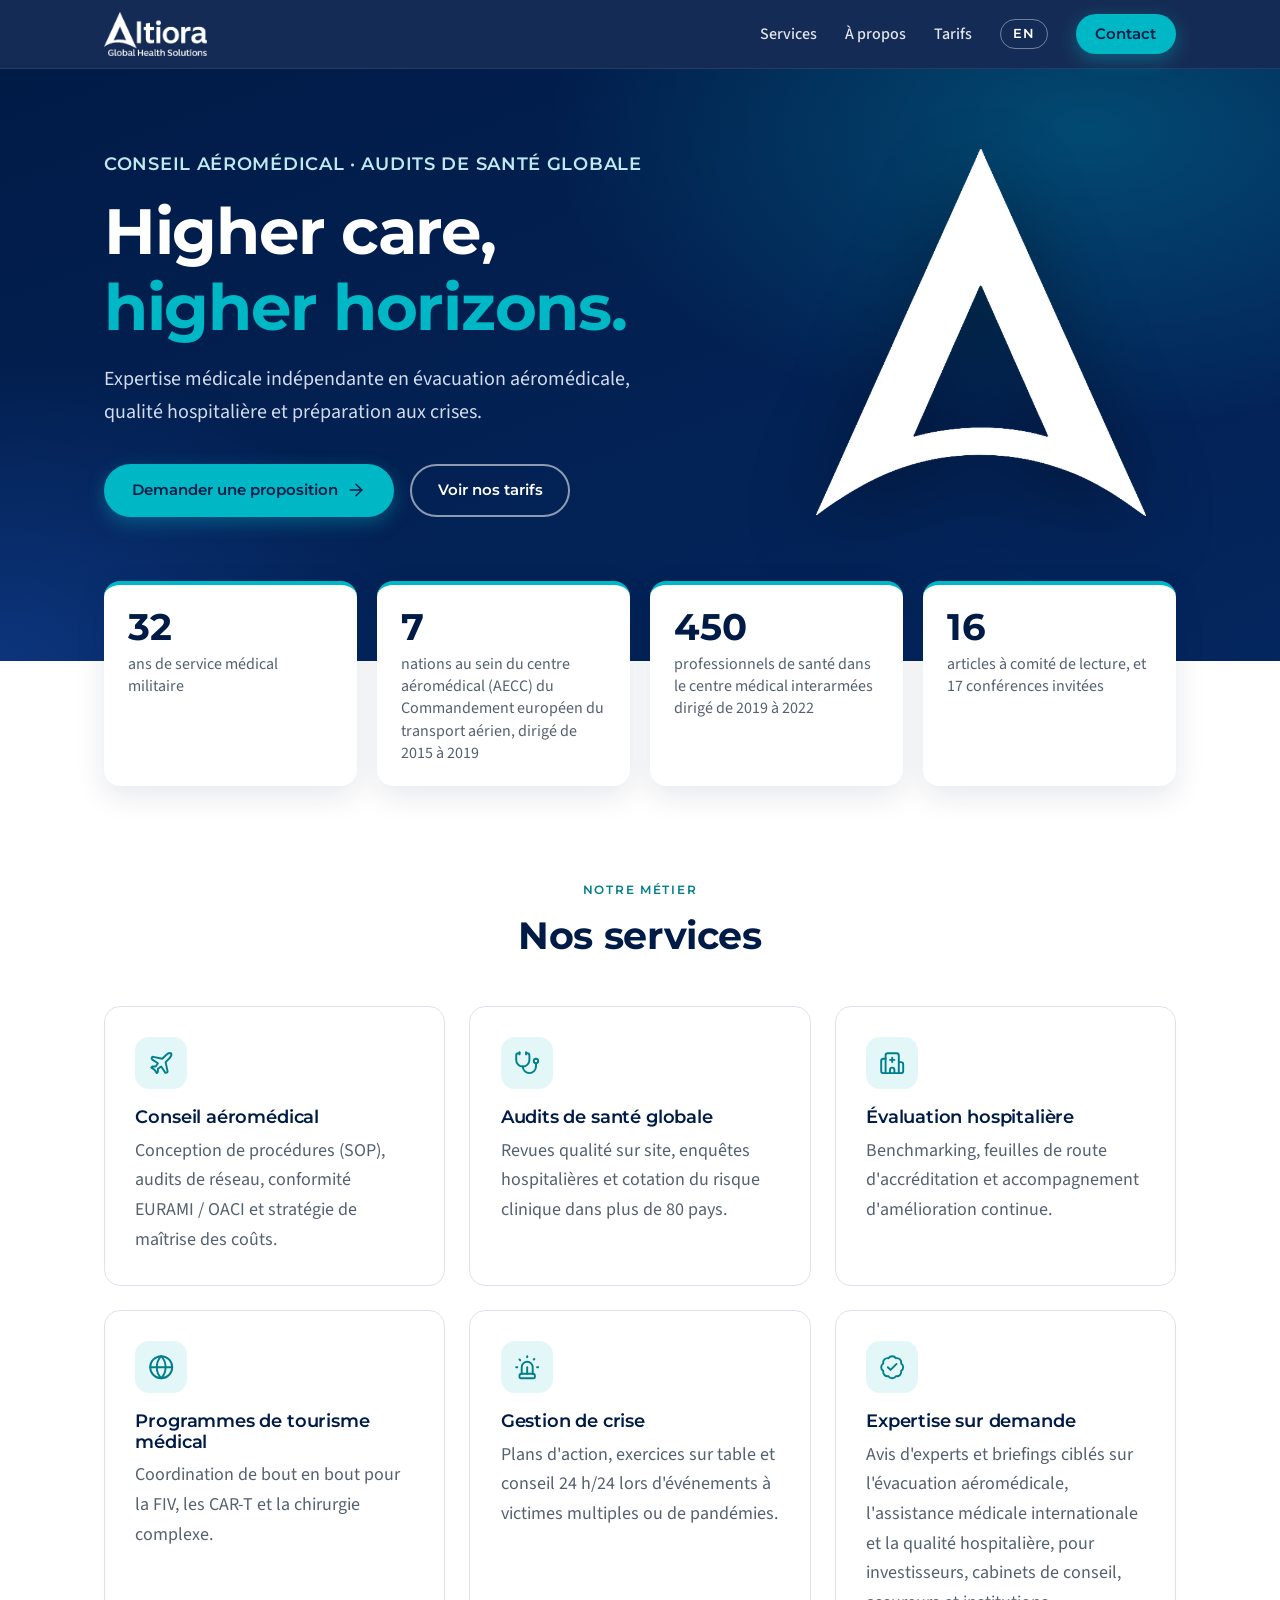
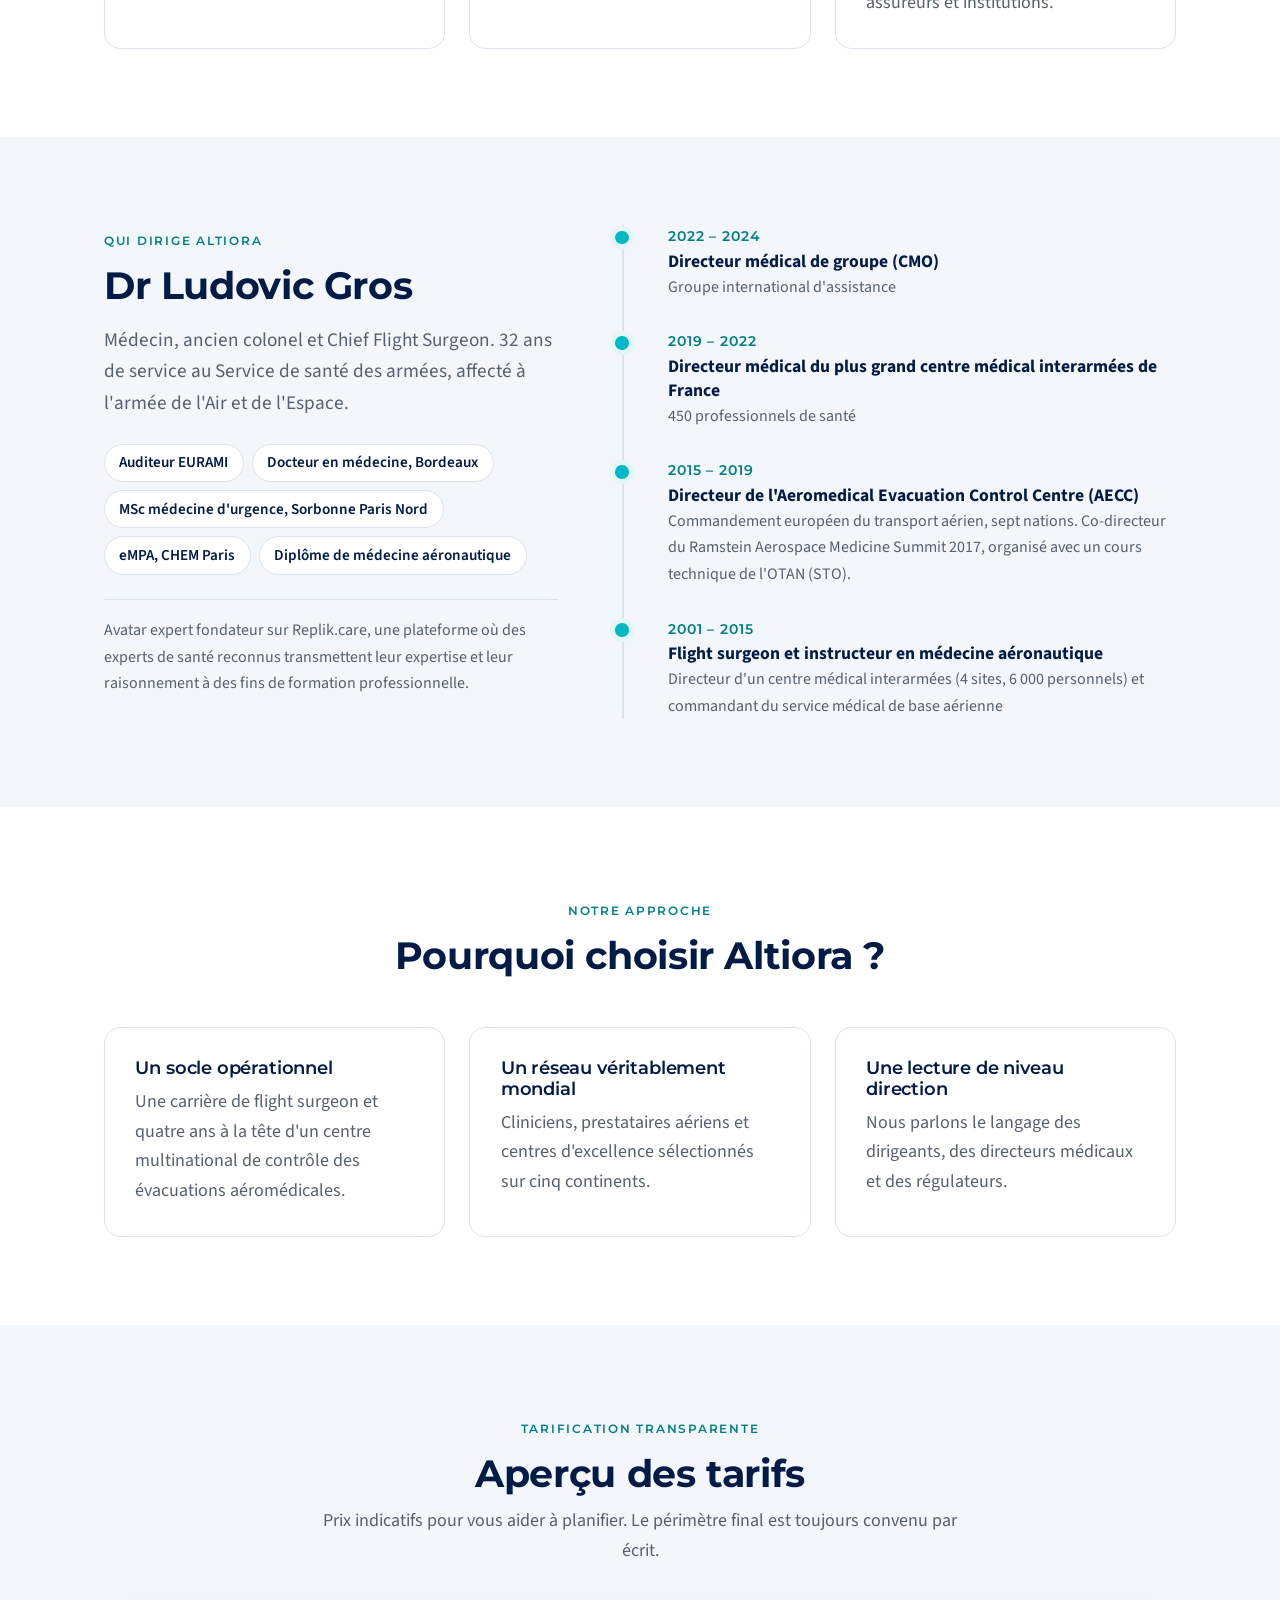
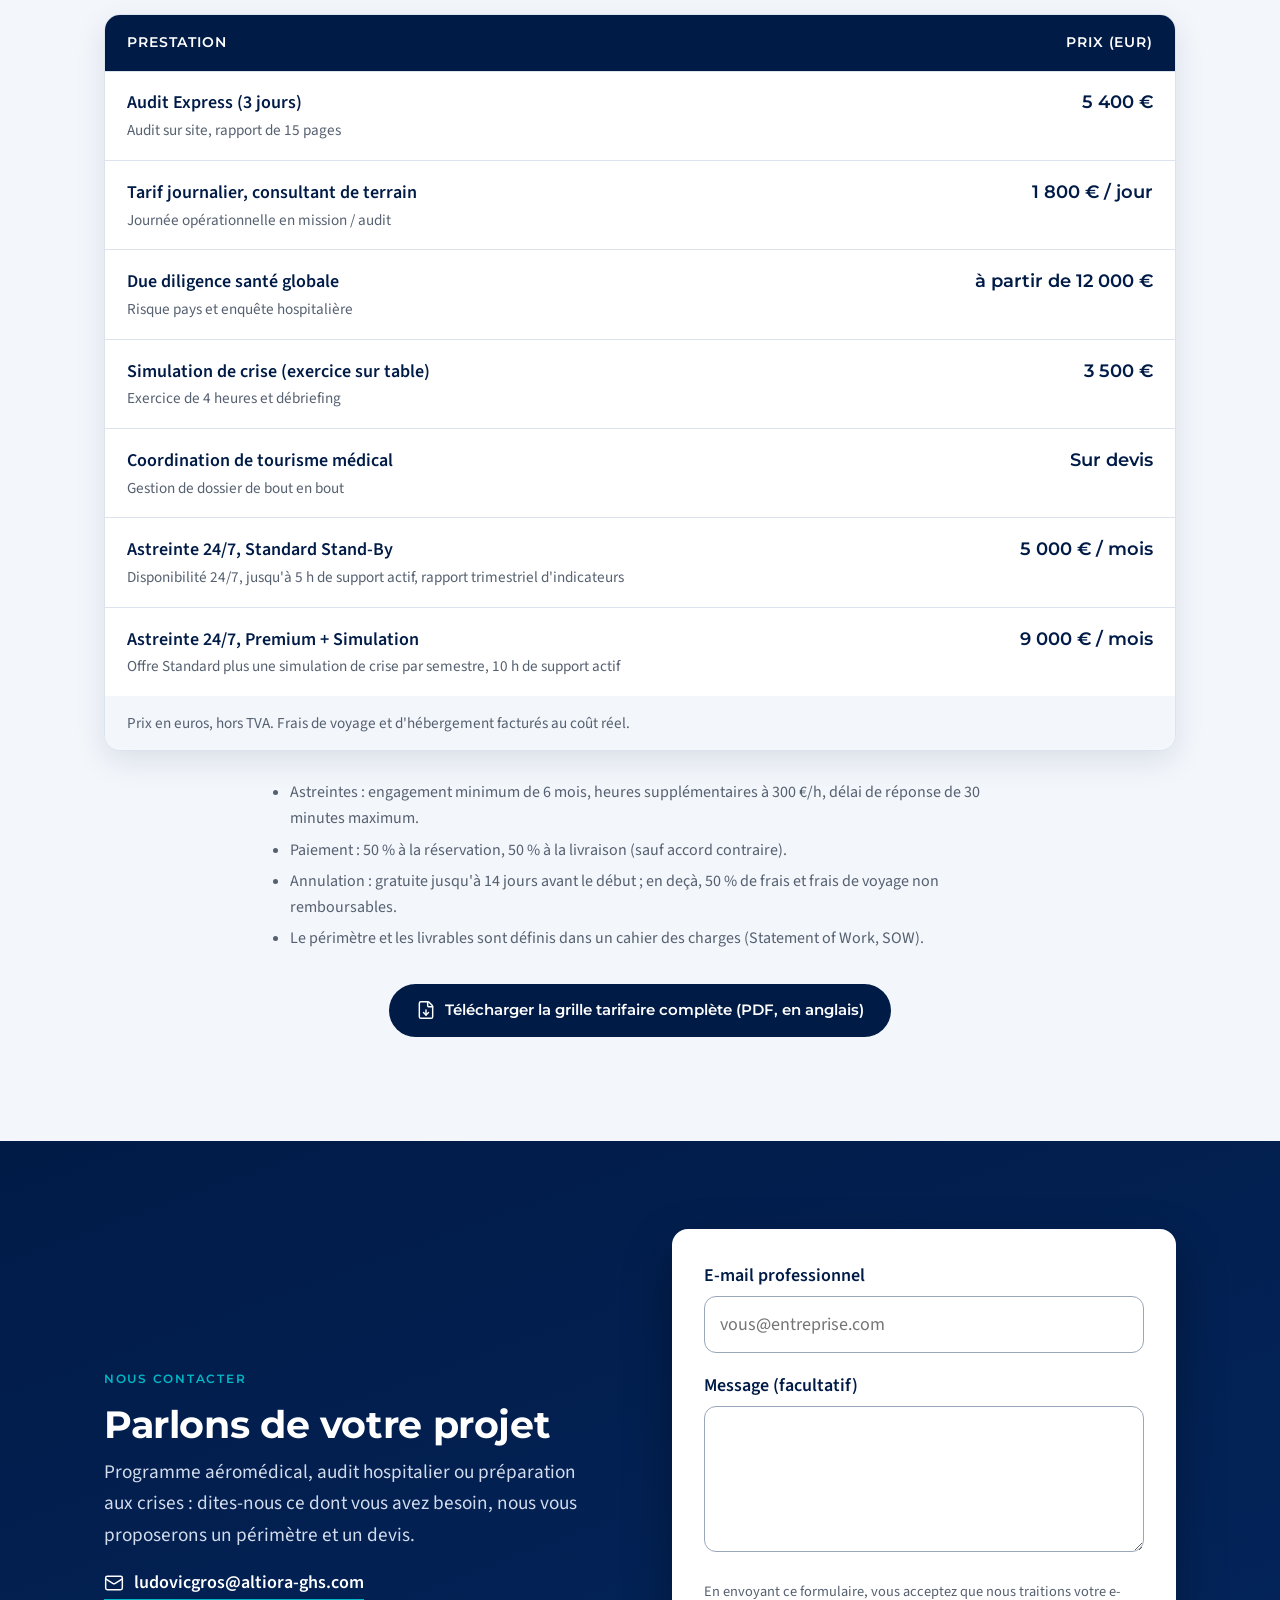
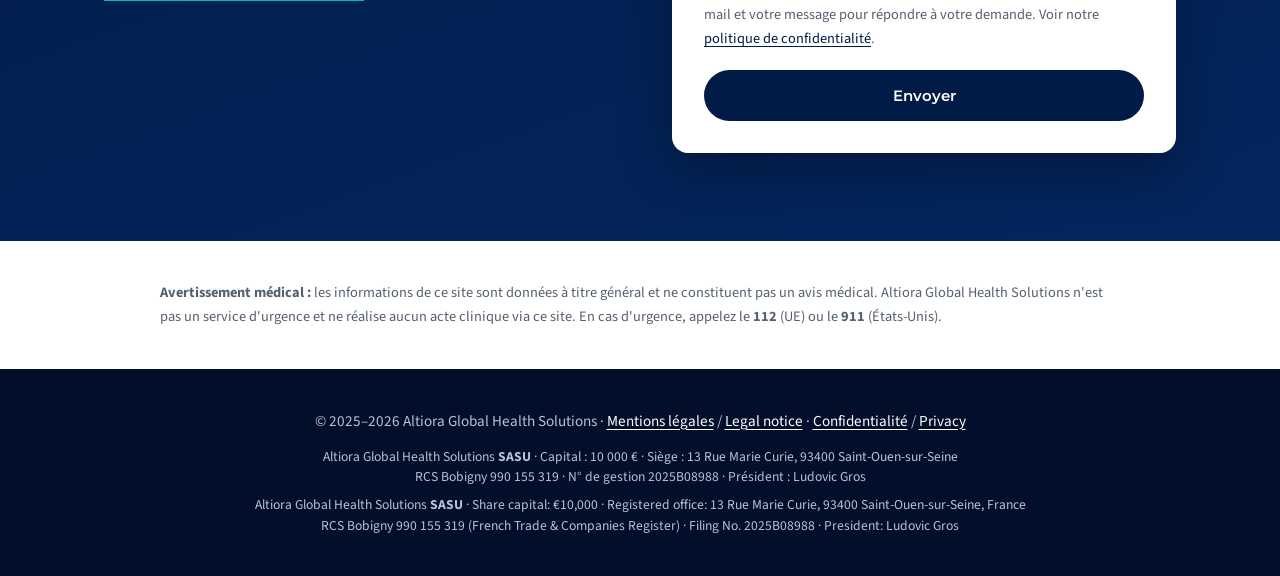
==== fr/index.html @ 2c7e4b68 "Version française, Expertise sur demande, parcours NATO sourcé, sélecteur de langue - Nouvelle page " ====
<!DOCTYPE html>
<html lang="fr">
<head>
<meta charset="utf-8">
<meta name="viewport" content="width=device-width, initial-scale=1">
<title>Altiora Global Health Solutions | Conseil aéromédical et audits de santé globale</title>
<meta name="description" content="Conseil aéromédical, audits de santé globale, évaluation hospitalière, coordination de tourisme médical et gestion de crise. Higher care, higher horizons.">
<link rel="canonical" href="https://www.altiora-ghs.com/fr/">
<link rel="alternate" hreflang="en" href="https://www.altiora-ghs.com/">
<link rel="alternate" hreflang="fr" href="https://www.altiora-ghs.com/fr/">
<link rel="alternate" hreflang="x-default" href="https://www.altiora-ghs.com/">
<meta name="theme-color" content="#011B47">

<!-- Open Graph / Twitter -->
<meta property="og:title" content="Altiora Global Health Solutions">
<meta property="og:description" content="Conseil aéromédical et audits de santé globale.">
<meta property="og:url" content="https://www.altiora-ghs.com/fr/">
<meta property="og:type" content="website">
<meta property="og:image" content="https://www.altiora-ghs.com/og-cover.png">
<meta property="og:image:width" content="1200">
<meta property="og:image:height" content="630">
<meta property="og:image:alt" content="Logo Altiora Global Health Solutions">
<meta property="og:site_name" content="Altiora Global Health Solutions">
<meta property="og:locale" content="fr_FR">
<meta name="twitter:card" content="summary_large_image">
<meta name="twitter:image" content="https://www.altiora-ghs.com/og-cover.png">

<link rel="icon" href="/favicon.png" type="image/png">
<link rel="apple-touch-icon" href="/apple-touch-icon.png">
<link rel="manifest" href="/site.webmanifest">
<link rel="preload" href="/assets/fonts/montserrat-latin-700-normal.woff2" as="font" type="font/woff2" crossorigin>
<link rel="preload" href="/assets/fonts/source-sans-3-latin-wght-normal.woff2" as="font" type="font/woff2" crossorigin>
<link rel="stylesheet" href="/assets/style.css">

<script type="application/ld+json">
{
  "@context": "https://schema.org",
  "@type": "ProfessionalService",
  "name": "Altiora Global Health Solutions",
  "url": "https://www.altiora-ghs.com/fr/",
  "inLanguage": "fr",
  "logo": "https://www.altiora-ghs.com/og-cover.png",
  "description": "Conseil aéromédical, audits de santé globale, évaluation hospitalière, coordination de tourisme médical et gestion de crise.",
  "slogan": "Higher care, higher horizons.",
  "founder": {"@type": "Person", "name": "Ludovic Gros"},
  "address": {
    "@type": "PostalAddress",
    "streetAddress": "13 Rue Marie Curie",
    "postalCode": "93400",
    "addressLocality": "Saint-Ouen-sur-Seine",
    "addressCountry": "FR"
  },
  "areaServed": "Worldwide"
}
</script>
</head>
<body>
<a class="skip" href="#main">Aller au contenu</a>

<!-- EN-TÊTE -->
<div class="topbar">
  <div class="container">
    <a class="brand" href="/fr/" aria-label="Altiora Global Health Solutions, accueil"><img src="/assets/logo-white.png" alt="Altiora Global Health Solutions" width="112" height="48"></a>
    <nav class="nav" aria-label="Navigation principale">
      <a href="#services">Services</a>
      <a href="#about">À propos</a>
      <a href="#pricing">Tarifs</a>
      <a class="lang" href="/" hreflang="en" lang="en" aria-label="English version">EN</a>
      <a class="btn primary" href="#contact">Contact</a>
    </nav>
  </div>
</div>

<!-- HERO -->
<header class="hero">
  <div class="container">
    <div>
      <p class="sub">CONSEIL AÉROMÉDICAL · AUDITS DE SANTÉ GLOBALE</p>
      <h1>Higher care,<br><span>higher horizons.</span></h1>
      <p class="lead">Expertise médicale indépendante en évacuation aéromédicale, qualité hospitalière et préparation aux crises.</p>
      <div class="cta">
        <a class="btn primary" href="#contact"><span>Demander une proposition</span><svg class="icon" aria-hidden="true" focusable="false" viewBox="0 0 24 24" fill="none" stroke="currentColor" stroke-width="1.75" stroke-linecap="round" stroke-linejoin="round">
  <path d="M5 12h14" />
  <path d="m12 5 7 7-7 7" />
</svg></a>
        <a class="btn ghost" href="#pricing">Voir nos tarifs</a>
      </div>
    </div>
    <div class="emblem" aria-hidden="true"><img src="/assets/emblem-white.png" alt="" width="330" height="367"></div>
  </div>
</header>

<main id="main">

<!-- CHIFFRES CLÉS -->
<section class="facts" aria-label="Chiffres clés">
  <div class="container">
    <ul>
      <li><strong>32</strong><span>ans de service médical militaire</span></li>
      <li><strong>7</strong><span>nations au sein du centre aéromédical (AECC) du Commandement européen du transport aérien, dirigé de 2015 à 2019</span></li>
      <li><strong>450</strong><span>professionnels de santé dans le centre médical interarmées dirigé de 2019 à 2022</span></li>
      <li><strong>16</strong><span>articles à comité de lecture, et 17 conférences invitées</span></li>
    </ul>
  </div>
</section>

<!-- SERVICES -->
<section class="section" id="services">
  <div class="container">
    <div class="section-head">
      <span class="eyebrow">Notre métier</span>
      <h2>Nos services</h2>
    </div>
    <div class="cards">
      <div class="card">
        <span class="icon-chip"><svg class="icon" aria-hidden="true" focusable="false" viewBox="0 0 24 24" fill="none" stroke="currentColor" stroke-width="1.75" stroke-linecap="round" stroke-linejoin="round">
  <path d="M17.8 19.2 16 11l3.5-3.5C21 6 21.5 4 21 3c-1-.5-3 0-4.5 1.5L13 8 4.8 6.2c-.5-.1-.9.1-1.1.5l-.3.5c-.2.5-.1 1 .3 1.3L9 12l-2 3H4l-1 1 3 2 2 3 1-1v-3l3-2 3.5 5.3c.3.4.8.5 1.3.3l.5-.2c.4-.3.6-.7.5-1.2z" />
</svg></span>
        <h3>Conseil aéromédical</h3>
        <p>Conception de procédures (SOP), audits de réseau, conformité EURAMI / OACI et stratégie de maîtrise des coûts.</p>
      </div>
      <div class="card">
        <span class="icon-chip"><svg class="icon" aria-hidden="true" focusable="false" viewBox="0 0 24 24" fill="none" stroke="currentColor" stroke-width="1.75" stroke-linecap="round" stroke-linejoin="round">
  <path d="M11 2v2" />
  <path d="M5 2v2" />
  <path d="M5 3H4a2 2 0 0 0-2 2v4a6 6 0 0 0 12 0V5a2 2 0 0 0-2-2h-1" />
  <path d="M8 15a6 6 0 0 0 12 0v-3" />
  <circle cx="20" cy="10" r="2" />
</svg></span>
        <h3>Audits de santé globale</h3>
        <p>Revues qualité sur site, enquêtes hospitalières et cotation du risque clinique dans plus de 80 pays.</p>
      </div>
      <div class="card">
        <span class="icon-chip"><svg class="icon" aria-hidden="true" focusable="false" viewBox="0 0 24 24" fill="none" stroke="currentColor" stroke-width="1.75" stroke-linecap="round" stroke-linejoin="round">
  <path d="M12 7v4" />
  <path d="M14 21v-3a2 2 0 0 0-4 0v3" />
  <path d="M14 9h-4" />
  <path d="M18 11h2a2 2 0 0 1 2 2v6a2 2 0 0 1-2 2H4a2 2 0 0 1-2-2v-9a2 2 0 0 1 2-2h2" />
  <path d="M18 21V5a2 2 0 0 0-2-2H8a2 2 0 0 0-2 2v16" />
</svg></span>
        <h3>Évaluation hospitalière</h3>
        <p>Benchmarking, feuilles de route d'accréditation et accompagnement d'amélioration continue.</p>
      </div>
      <div class="card">
        <span class="icon-chip"><svg class="icon" aria-hidden="true" focusable="false" viewBox="0 0 24 24" fill="none" stroke="currentColor" stroke-width="1.75" stroke-linecap="round" stroke-linejoin="round">
  <circle cx="12" cy="12" r="10" />
  <path d="M12 2a14.5 14.5 0 0 0 0 20 14.5 14.5 0 0 0 0-20" />
  <path d="M2 12h20" />
</svg></span>
        <h3>Programmes de tourisme médical</h3>
        <p>Coordination de bout en bout pour la FIV, les CAR-T et la chirurgie complexe.</p>
      </div>
      <div class="card">
        <span class="icon-chip"><svg class="icon" aria-hidden="true" focusable="false" viewBox="0 0 24 24" fill="none" stroke="currentColor" stroke-width="1.75" stroke-linecap="round" stroke-linejoin="round">
  <path d="M7 18v-6a5 5 0 1 1 10 0v6" />
  <path d="M5 21a1 1 0 0 0 1 1h12a1 1 0 0 0 1-1v-1a2 2 0 0 0-2-2H7a2 2 0 0 0-2 2z" />
  <path d="M21 12h1" />
  <path d="M18.5 4.5 18 5" />
  <path d="M2 12h1" />
  <path d="M12 2v1" />
  <path d="m4.929 4.929.707.707" />
  <path d="M12 12v6" />
</svg></span>
        <h3>Gestion de crise</h3>
        <p>Plans d'action, exercices sur table et conseil 24 h/24 lors d'événements à victimes multiples ou de pandémies.</p>
      </div>
      <div class="card">
        <span class="icon-chip"><svg class="icon" aria-hidden="true" focusable="false" viewBox="0 0 24 24" fill="none" stroke="currentColor" stroke-width="1.75" stroke-linecap="round" stroke-linejoin="round">
  <path d="M3.85 8.62a4 4 0 0 1 4.78-4.77 4 4 0 0 1 6.74 0 4 4 0 0 1 4.78 4.78 4 4 0 0 1 0 6.74 4 4 0 0 1-4.77 4.78 4 4 0 0 1-6.75 0 4 4 0 0 1-4.78-4.77 4 4 0 0 1 0-6.76Z" />
  <path d="m16 9-5.5 5.5L8 12" />
</svg></span>
        <h3>Expertise sur demande</h3>
        <p>Avis d'experts et briefings ciblés sur l'évacuation aéromédicale, l'assistance médicale internationale et la qualité hospitalière, pour investisseurs, cabinets de conseil, assureurs et institutions.</p>
      </div>
    </div>
  </div>
</section>

<!-- À PROPOS -->
<section class="section soft" id="about">
  <div class="container about">
    <div>
      <span class="eyebrow">Qui dirige Altiora</span>
      <h2>Dr Ludovic Gros</h2>
      <p class="lead">Médecin, ancien colonel et Chief Flight Surgeon. 32 ans de service au Service de santé des armées, affecté à l'armée de l'Air et de l'Espace.</p>
      <ul class="chips" aria-label="Qualifications">
        <li>Auditeur EURAMI</li>
        <li>Docteur en médecine, Bordeaux</li>
        <li>MSc médecine d'urgence, Sorbonne Paris Nord</li>
        <li>eMPA, CHEM Paris</li>
        <li>Diplôme de médecine aéronautique</li>
      </ul>
      <!-- A FAIRE VALIDER PAR ECRIT PAR REPLIK.CARE AVANT PUBLICATION (contrat d'apporteur d'affaires, art. 4 et 11.5) -->
      <p class="note">Avatar expert fondateur sur Replik.care, une plateforme où des experts de santé reconnus transmettent leur expertise et leur raisonnement à des fins de formation professionnelle.</p>
    </div>
    <ol class="timeline">
      <li><time>2022 – 2024</time><strong>Directeur médical de groupe (CMO)</strong><span>Groupe international d'assistance</span></li>
      <li><time>2019 – 2022</time><strong>Directeur médical du plus grand centre médical interarmées de France</strong><span>450 professionnels de santé</span></li>
      <li><time>2015 – 2019</time><strong>Directeur de l'Aeromedical Evacuation Control Centre (AECC)</strong><span>Commandement européen du transport aérien, sept nations. Co-directeur du Ramstein Aerospace Medicine Summit 2017, organisé avec un cours technique de l'OTAN (STO).</span></li>
      <li><time>2001 – 2015</time><strong>Flight surgeon et instructeur en médecine aéronautique</strong><span>Directeur d'un centre médical interarmées (4 sites, 6 000 personnels) et commandant du service médical de base aérienne</span></li>
    </ol>
  </div>
</section>

<!-- POURQUOI -->
<section class="section">
  <div class="container">
    <div class="section-head">
      <span class="eyebrow">Notre approche</span>
      <h2>Pourquoi choisir Altiora ?</h2>
    </div>
    <div class="cards three">
      <div class="card">
        <h3>Un socle opérationnel</h3>
        <p>Une carrière de flight surgeon et quatre ans à la tête d'un centre multinational de contrôle des évacuations aéromédicales.</p>
      </div>
      <div class="card">
        <h3>Un réseau véritablement mondial</h3>
        <p>Cliniciens, prestataires aériens et centres d'excellence sélectionnés sur cinq continents.</p>
      </div>
      <div class="card">
        <h3>Une lecture de niveau direction</h3>
        <p>Nous parlons le langage des dirigeants, des directeurs médicaux et des régulateurs.</p>
      </div>
    </div>
  </div>
</section>

<!-- TARIFS -->
<section class="section soft" id="pricing">
  <div class="container">
    <div class="section-head">
      <span class="eyebrow">Tarification transparente</span>
      <h2>Aperçu des tarifs</h2>
      <p>Prix indicatifs pour vous aider à planifier. Le périmètre final est toujours convenu par écrit.</p>
    </div>
    <div class="table-card">
      <div class="table-wrap">
        <table>
          <thead>
            <tr><th scope="col">Prestation</th><th scope="col" class="price">Prix (EUR)</th></tr>
          </thead>
          <tbody>
            <tr><td><strong>Audit Express (3 jours)</strong><small>Audit sur site, rapport de 15 pages</small></td><td class="price">5&nbsp;400&nbsp;€</td></tr>
            <tr><td><strong>Tarif journalier, consultant de terrain</strong><small>Journée opérationnelle en mission / audit</small></td><td class="price">1&nbsp;800&nbsp;€ / jour</td></tr>
            <tr><td><strong>Due diligence santé globale</strong><small>Risque pays et enquête hospitalière</small></td><td class="price">à partir de 12&nbsp;000&nbsp;€</td></tr>
            <tr><td><strong>Simulation de crise (exercice sur table)</strong><small>Exercice de 4 heures et débriefing</small></td><td class="price">3&nbsp;500&nbsp;€</td></tr>
            <tr><td><strong>Coordination de tourisme médical</strong><small>Gestion de dossier de bout en bout</small></td><td class="price">Sur devis</td></tr>
            <tr><td><strong>Astreinte 24/7, Standard Stand-By</strong><small>Disponibilité 24/7, jusqu'à 5 h de support actif, rapport trimestriel d'indicateurs</small></td><td class="price">5&nbsp;000&nbsp;€ / mois</td></tr>
            <tr><td><strong>Astreinte 24/7, Premium + Simulation</strong><small>Offre Standard plus une simulation de crise par semestre, 10 h de support actif</small></td><td class="price">9&nbsp;000&nbsp;€ / mois</td></tr>
          </tbody>
        </table>
      </div>
      <p class="table-note">Prix en euros, hors TVA. Frais de voyage et d'hébergement facturés au coût réel.</p>
    </div>
    <ul class="notes">
      <li>Astreintes : engagement minimum de 6 mois, heures supplémentaires à 300&nbsp;€/h, délai de réponse de 30 minutes maximum.</li>
      <li>Paiement : 50&nbsp;% à la réservation, 50&nbsp;% à la livraison (sauf accord contraire).</li>
      <li>Annulation : gratuite jusqu'à 14 jours avant le début ; en deçà, 50&nbsp;% de frais et frais de voyage non remboursables.</li>
      <li>Le périmètre et les livrables sont définis dans un cahier des charges (Statement of Work, SOW).</li>
    </ul>
    <p class="center">
      <a class="btn dark" href="/Altiora_Rate_Card.pdf" download><svg class="icon" aria-hidden="true" focusable="false" viewBox="0 0 24 24" fill="none" stroke="currentColor" stroke-width="1.75" stroke-linecap="round" stroke-linejoin="round">
  <path d="M6 22a2 2 0 0 1-2-2V4a2 2 0 0 1 2-2h8a2.4 2.4 0 0 1 1.704.706l3.588 3.588A2.4 2.4 0 0 1 20 8v12a2 2 0 0 1-2 2z" />
  <path d="M14 2v5a1 1 0 0 0 1 1h5" />
  <path d="M12 18v-6" />
  <path d="m9 15 3 3 3-3" />
</svg><span>Télécharger la grille tarifaire complète (PDF, en anglais)</span></a>
    </p>
  </div>
</section>

<!-- CONTACT -->
<section class="section contact" id="contact">
  <div class="container contact-grid">
    <div>
      <span class="eyebrow" style="color:var(--accent)">Nous contacter</span>
      <h2>Parlons de votre projet</h2>
      <p class="lead">Programme aéromédical, audit hospitalier ou préparation aux crises : dites-nous ce dont vous avez besoin, nous vous proposerons un périmètre et un devis.</p>
      <p><a class="mail" href="mailto:ludovicgros@altiora-ghs.com"><svg class="icon" aria-hidden="true" focusable="false" viewBox="0 0 24 24" fill="none" stroke="currentColor" stroke-width="1.75" stroke-linecap="round" stroke-linejoin="round">
  <path d="m22 7-8.991 5.727a2 2 0 0 1-2.009 0L2 7" />
  <rect x="2" y="4" width="20" height="16" rx="2" />
</svg><span>ludovicgros@altiora-ghs.com</span></a></p>
    </div>
    <form class="form" action="https://formspree.io/f/xovlkoda" method="POST">
      <!-- Anti-bot honeypot -->
      <div class="hp" aria-hidden="true"><label for="gotcha">Laissez ce champ vide</label><input type="text" id="gotcha" name="_gotcha" tabindex="-1" autocomplete="off"></div>
      <input type="hidden" name="_next" value="https://www.altiora-ghs.com/fr/merci.html">
      <input type="hidden" name="_subject" value="Nouvelle demande depuis altiora-ghs.com (version française)">
      <input type="hidden" name="source" value="pricing-page-fr">

      <div class="field">
        <label for="email">E-mail professionnel</label>
        <input id="email" type="email" name="email" placeholder="vous@entreprise.com" autocomplete="email" required>
      </div>
      <div class="field">
        <label for="message">Message (facultatif)</label>
        <textarea id="message" name="message" rows="4"></textarea>
      </div>
      <p class="consent">En envoyant ce formulaire, vous acceptez que nous traitions votre e-mail et votre message pour répondre à votre demande. Voir notre <a href="/privacy-policy-fr.html">politique de confidentialité</a>.</p>
      <button class="btn dark block" type="submit">Envoyer</button>
    </form>
  </div>
</section>

<section class="section" style="padding:2.5rem 0">
  <div class="container">
    <p class="disclaimer"><strong>Avertissement médical :</strong> les informations de ce site sont données à titre général et ne constituent pas un avis médical. Altiora Global Health Solutions n'est pas un service d'urgence et ne réalise aucun acte clinique via ce site. En cas d'urgence, appelez le <strong>112</strong> (UE) ou le <strong>911</strong> (États-Unis).</p>
  </div>
</section>

</main>

<!-- PIED DE PAGE -->
<footer class="footer">
  <div class="container">
    <p>
      © 2025–2026 Altiora Global Health Solutions ·
      <a href="/mentions-legales.html">Mentions légales</a> /
      <a href="/legal-notice.html">Legal notice</a> ·
      <a href="/privacy-policy-fr.html">Confidentialité</a> /
      <a href="/privacy-policy.html">Privacy</a>
    </p>
    <small>Altiora Global Health Solutions <strong>SASU</strong> · Capital&nbsp;: 10&nbsp;000&nbsp;€ · Siège&nbsp;: 13 Rue Marie Curie, 93400 Saint-Ouen-sur-Seine<br>
    RCS Bobigny 990&nbsp;155&nbsp;319 · N° de gestion 2025B08988 · Président&nbsp;: Ludovic Gros</small>
    <small lang="en" style="margin-top:.5rem">Altiora Global Health Solutions <strong>SASU</strong> · Share capital: €10,000 · Registered office: 13 Rue Marie Curie, 93400 Saint-Ouen-sur-Seine, France<br>
    RCS Bobigny 990&nbsp;155&nbsp;319 (French Trade &amp; Companies Register) · Filing No. 2025B08988 · President: Ludovic Gros</small>
  </div>
</footer>

</body>
</html>
---- assets/style.css ----
/* Altiora Global Health Solutions - feuille de style unique, sans dépendance externe.
   Polices auto-hébergées (licence SIL OFL, voir assets/fonts). */
@font-face{font-family:"Montserrat";font-weight:600;font-style:normal;font-display:swap;src:url(fonts/montserrat-latin-600-normal.woff2) format("woff2")}
@font-face{font-family:"Montserrat";font-weight:700;font-style:normal;font-display:swap;src:url(fonts/montserrat-latin-700-normal.woff2) format("woff2")}
@font-face{font-family:"Source Sans 3";font-weight:200 900;font-style:normal;font-display:swap;src:url(fonts/source-sans-3-latin-wght-normal.woff2) format("woff2")}

:root{
  --navy:#011B47;
  --navy-2:#0C1F45;
  --navy-3:#0A2A66;
  --accent:#00B7C5;
  --accent-soft:#E3F7F9;
  --accent-dark:#007F8A;
  --text:#18202F;
  --muted:#556070;
  --line:#DDE3EC;
  --bg-soft:#F3F6FB;
  --radius:16px;
  --shadow:0 10px 30px rgba(1,27,71,.10);
  --head:"Montserrat",system-ui,-apple-system,"Segoe UI",Roboto,Arial,sans-serif;
  --body:"Source Sans 3",system-ui,-apple-system,"Segoe UI",Roboto,Arial,sans-serif;
}
*,*::before,*::after{box-sizing:border-box}
html{scroll-behavior:smooth;-webkit-text-size-adjust:100%;scroll-padding-top:5rem}
@media (prefers-reduced-motion:reduce){html{scroll-behavior:auto}*{animation:none!important;transition:none!important}}
body{margin:0;font-family:var(--body);color:var(--text);background:#fff;line-height:1.65;font-size:1.125rem}
img{max-width:100%;height:auto}
a{color:var(--navy);text-underline-offset:3px}
a:hover{color:var(--accent-dark)}
:focus-visible{outline:3px solid var(--accent);outline-offset:3px;border-radius:4px}
h1,h2,h3{font-family:var(--head);color:var(--navy);line-height:1.18;margin:0 0 .6rem;letter-spacing:-.01em}
h2{font-size:clamp(1.7rem,3.4vw,2.35rem);font-weight:700}
h3{font-size:1.1rem;font-weight:600}
p{margin:0 0 1rem}
.container{width:100%;max-width:1120px;margin:0 auto;padding:0 1.5rem}
.section{padding:5.5rem 0}
.section.soft{background:var(--bg-soft)}
.eyebrow{display:inline-block;font-family:var(--head);font-weight:600;font-size:.78rem;letter-spacing:.14em;text-transform:uppercase;color:var(--accent-dark);margin-bottom:.8rem}
.section-head{text-align:center;max-width:42rem;margin:0 auto 3rem}
.section-head p{color:var(--muted);margin:0}
.skip{position:absolute;left:-999px;top:0;background:#fff;color:var(--navy);padding:.5rem 1rem;z-index:50}
.skip:focus{left:.5rem;top:.5rem}

/* En-tête fixe */
.topbar{position:sticky;top:0;z-index:30;background:rgba(1,27,71,.92);backdrop-filter:blur(10px);-webkit-backdrop-filter:blur(10px);border-bottom:1px solid rgba(255,255,255,.08)}
.topbar .container{display:flex;align-items:center;justify-content:space-between;gap:1rem;min-height:4.25rem}
.topbar .brand img{display:block;height:44px;width:auto}
.nav{display:flex;align-items:center;gap:1.75rem;font-size:1rem}
.nav a{color:#fff;text-decoration:none;opacity:.88;font-weight:500}
.nav a:hover{opacity:1;color:#fff;text-decoration:underline}
.nav .btn{opacity:1;padding:.55rem 1.1rem}
@media (max-width:760px){.nav a:not(.btn){display:none}}

/* Boutons */
.btn{display:inline-flex;align-items:center;justify-content:center;gap:.55rem;padding:.9rem 1.6rem;border-radius:999px;font-family:var(--head);font-weight:600;font-size:.95rem;text-decoration:none;border:2px solid transparent;cursor:pointer;line-height:1.2;transition:transform .15s ease,background-color .15s ease,box-shadow .15s ease}
.btn:hover{transform:translateY(-2px)}
.btn.primary{background:var(--accent);color:var(--navy);box-shadow:0 6px 18px rgba(0,183,197,.35)}
.btn.primary:hover{background:#2AD0DD;color:var(--navy)}
.btn.ghost{border-color:rgba(255,255,255,.55);color:#fff;background:transparent}
.btn.ghost:hover{background:#fff;color:var(--navy)}
.btn.dark{background:var(--navy);color:#fff}
.btn.dark:hover{background:var(--navy-3);color:#fff}
.btn.block{width:100%}

/* Icônes */
.icon{width:1.25rem;height:1.25rem;flex:none}
.icon-chip{display:inline-flex;align-items:center;justify-content:center;width:3.25rem;height:3.25rem;border-radius:14px;background:var(--accent-soft);color:var(--accent-dark);margin-bottom:1.1rem}
.icon-chip .icon{width:1.65rem;height:1.65rem}

/* Hero */
.hero{position:relative;overflow:hidden;color:#fff;background:
  radial-gradient(900px 500px at 85% 10%,rgba(0,183,197,.28),transparent 60%),
  radial-gradient(700px 500px at 0% 100%,rgba(30,90,200,.35),transparent 60%),
  linear-gradient(160deg,#011B47 0%,#04265E 100%)}
.hero .container{display:grid;grid-template-columns:1.25fr .75fr;gap:2rem;align-items:center;padding-top:5rem;padding-bottom:9rem}
.hero h1{color:#fff;font-size:clamp(2.3rem,5.4vw,4rem);font-weight:700;letter-spacing:-.02em;margin-bottom:1.1rem}
.hero h1 span{color:var(--accent)}
.hero .sub{font-family:var(--head);font-weight:600;letter-spacing:.04em;font-size:clamp(.95rem,1.6vw,1.1rem);color:#BFE9EE;margin-bottom:1rem}
.hero .lead{max-width:36rem;color:#D3DCEC;font-size:1.25rem;margin-bottom:2.2rem}
.cta{display:flex;gap:1rem;flex-wrap:wrap}
.emblem{display:flex;justify-content:center;align-items:center}
.emblem img{width:min(330px,100%);filter:drop-shadow(0 20px 40px rgba(0,0,0,.35));animation:float 7s ease-in-out infinite}
@keyframes float{0%,100%{transform:translateY(0)}50%{transform:translateY(-12px)}}
@media (max-width:860px){.hero .container{grid-template-columns:1fr;padding-top:3.5rem;padding-bottom:8rem}.emblem{display:none}}

/* Chiffres clés qui chevauchent le hero */
.facts{margin-top:-5rem;position:relative;z-index:2}
.facts ul{list-style:none;margin:0;padding:0;display:grid;grid-template-columns:repeat(auto-fit,minmax(220px,1fr));gap:1.25rem}
.facts li{background:#fff;border-radius:var(--radius);box-shadow:var(--shadow);padding:1.5rem 1.5rem 1.35rem;border-top:4px solid var(--accent)}
.facts strong{display:block;font-family:var(--head);font-size:2.3rem;line-height:1;color:var(--navy);margin-bottom:.45rem}
.facts span{display:block;color:var(--muted);font-size:1rem;line-height:1.4}

/* Cartes de services */
.cards{display:flex;flex-wrap:wrap;gap:1.5rem;justify-content:center}
.card{background:#fff;border:1px solid var(--line);border-radius:var(--radius);padding:1.9rem;flex:1 1 320px;max-width:360px;transition:transform .2s ease,box-shadow .2s ease,border-color .2s ease}
.card:hover{transform:translateY(-5px);box-shadow:var(--shadow);border-color:transparent}
.card h3{margin-bottom:.5rem}
.card p{margin:0;color:var(--muted)}
.cards.three .card{max-width:none}

/* À propos */
.about{display:grid;grid-template-columns:.9fr 1.1fr;gap:4rem;align-items:start}
.about h2{margin-bottom:1rem}
.about .lead{color:var(--muted);font-size:1.2rem}
.chips{list-style:none;padding:0;margin:1.5rem 0 0;display:flex;flex-wrap:wrap;gap:.5rem}
.chips li{background:#fff;border:1px solid var(--line);border-radius:999px;padding:.35rem .9rem;font-size:.95rem;color:var(--navy);font-weight:600}
.timeline{list-style:none;margin:0;padding:0 0 0 1.6rem;border-left:2px solid var(--line)}
.timeline li{position:relative;padding:0 0 1.9rem 1.2rem}
.timeline li:last-child{padding-bottom:0}
.timeline li::before{content:"";position:absolute;left:-2.12rem;top:.35rem;width:.85rem;height:.85rem;border-radius:50%;background:var(--accent);box-shadow:0 0 0 5px var(--accent-soft)}
.timeline time{display:block;font-family:var(--head);font-weight:600;font-size:.85rem;color:var(--accent-dark);letter-spacing:.06em;margin-bottom:.15rem}
.timeline strong{display:block;color:var(--navy);font-size:1.1rem;line-height:1.35}
.timeline span{display:block;color:var(--muted);font-size:1rem}
@media (max-width:860px){.about{grid-template-columns:1fr;gap:2.5rem}}

/* Tarifs */
.table-card{background:#fff;border:1px solid var(--line);border-radius:var(--radius);box-shadow:var(--shadow);overflow:hidden}
.table-wrap{overflow-x:auto}
table{width:100%;border-collapse:collapse}
th,td{padding:1.05rem 1.4rem;text-align:left;border-bottom:1px solid var(--line);vertical-align:top}
tbody tr:last-child td{border-bottom:0}
thead th{background:var(--navy);color:#fff;font-family:var(--head);font-weight:600;font-size:.85rem;letter-spacing:.06em;text-transform:uppercase}
tbody tr:hover{background:#F8FAFD}
td strong{color:var(--navy);font-weight:600}
td small{display:block;color:var(--muted);font-size:.95rem}
td.price,th.price{text-align:right;white-space:nowrap}
td.price{font-family:var(--head);font-weight:600;color:var(--navy)}
.table-note{padding:.9rem 1.4rem;background:var(--bg-soft);color:var(--muted);font-size:.95rem;margin:0}
.notes{color:var(--muted);font-size:1rem;padding-left:1.1rem;margin:1.75rem auto 2rem;max-width:46rem}
.notes li{margin-bottom:.3rem}
.center{text-align:center}

/* Contact */
.contact{background:linear-gradient(160deg,#011B47 0%,#04265E 100%);color:#fff}
.contact-grid{display:grid;grid-template-columns:1fr 1fr;gap:4rem;align-items:center}
.contact h2{color:#fff}
.contact .lead{color:#D3DCEC;font-size:1.2rem}
.contact a.mail{display:inline-flex;align-items:center;gap:.6rem;color:#fff;font-weight:600;text-decoration:none;border-bottom:2px solid var(--accent);padding-bottom:2px}
.contact a.mail:hover{color:var(--accent)}
.form{background:#fff;color:var(--text);border-radius:var(--radius);padding:2rem;box-shadow:0 20px 50px rgba(0,0,0,.3)}
.field{margin-bottom:1.1rem}
label{display:block;font-weight:600;margin-bottom:.35rem;color:var(--navy)}
input[type=email],textarea{width:100%;padding:.8rem .95rem;border:1.5px solid #9AA6BA;border-radius:12px;font:inherit;color:var(--text);background:#fff}
input[type=email]:focus,textarea:focus{border-color:var(--accent);outline:3px solid rgba(0,183,197,.3);outline-offset:0}
textarea{min-height:120px;resize:vertical}
.hp{position:absolute;left:-9999px;width:1px;height:1px;overflow:hidden}
.consent{font-size:.9rem;color:var(--muted);margin:.25rem 0 1.2rem}
@media (max-width:860px){.contact-grid{grid-template-columns:1fr;gap:2.5rem}}

/* Divers */
.disclaimer{font-size:.9rem;color:var(--muted);max-width:60rem;margin:0 auto}
.footer{background:#010F2B;padding:2.5rem 0;text-align:center;font-size:.95rem;color:#B6C2D8}
.footer a{color:#fff}
.footer a:hover{color:var(--accent)}
.footer p{margin:0 0 .8rem}
.footer small{font-size:.85rem;display:block;line-height:1.5}

/* Pages légales / remerciements */
.page-top{background:var(--navy);padding:1rem 0}
.page-top a{color:#fff;text-decoration:none;font-weight:600;font-family:var(--head);font-size:.95rem}
.page-top a:hover{text-decoration:underline;color:#fff}
.content{padding:2.5rem 0 4rem;max-width:820px;margin:0 auto}
.content h1{font-size:2rem;margin-bottom:1.25rem}
.content h2{text-align:left;font-size:1.25rem;margin:2rem 0 .5rem}
.content ul{padding-left:1.2rem}
.thanks{min-height:70vh;display:flex;align-items:center;justify-content:center;text-align:center;padding:2rem 1.25rem}
.thanks .card{max-width:520px;flex:none}
.thanks .card:hover{transform:none;box-shadow:none}

/* Sélecteur de langue et note de bas de section */
.nav a.lang{border:1px solid rgba(255,255,255,.4);border-radius:999px;padding:.2rem .75rem;font-family:var(--head);font-size:.8rem;letter-spacing:.06em;opacity:1}
.nav a.lang:hover{background:#fff;color:var(--navy);text-decoration:none}
@media (max-width:760px){.nav a.lang{display:inline-flex}}
.about .note{margin:1.5rem 0 0;padding-top:1.1rem;border-top:1px solid var(--line);color:var(--muted);font-size:1rem}
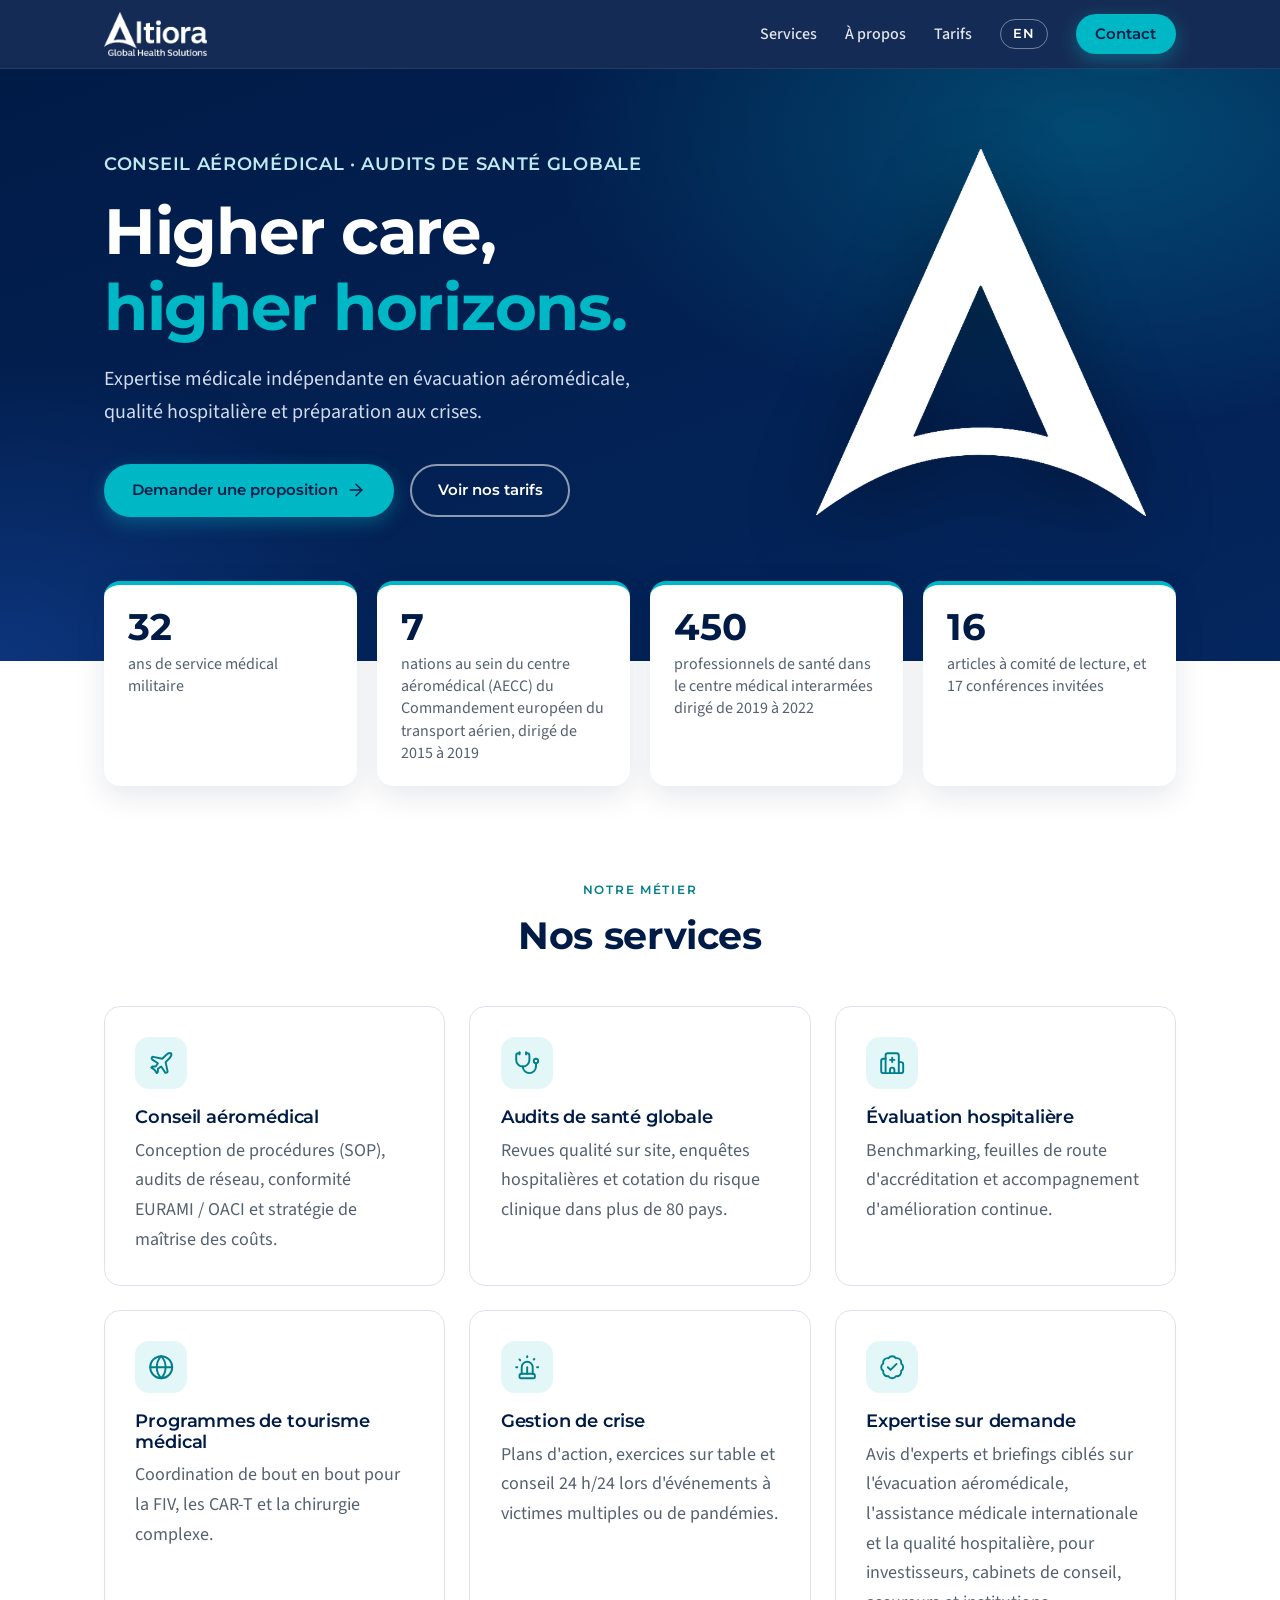
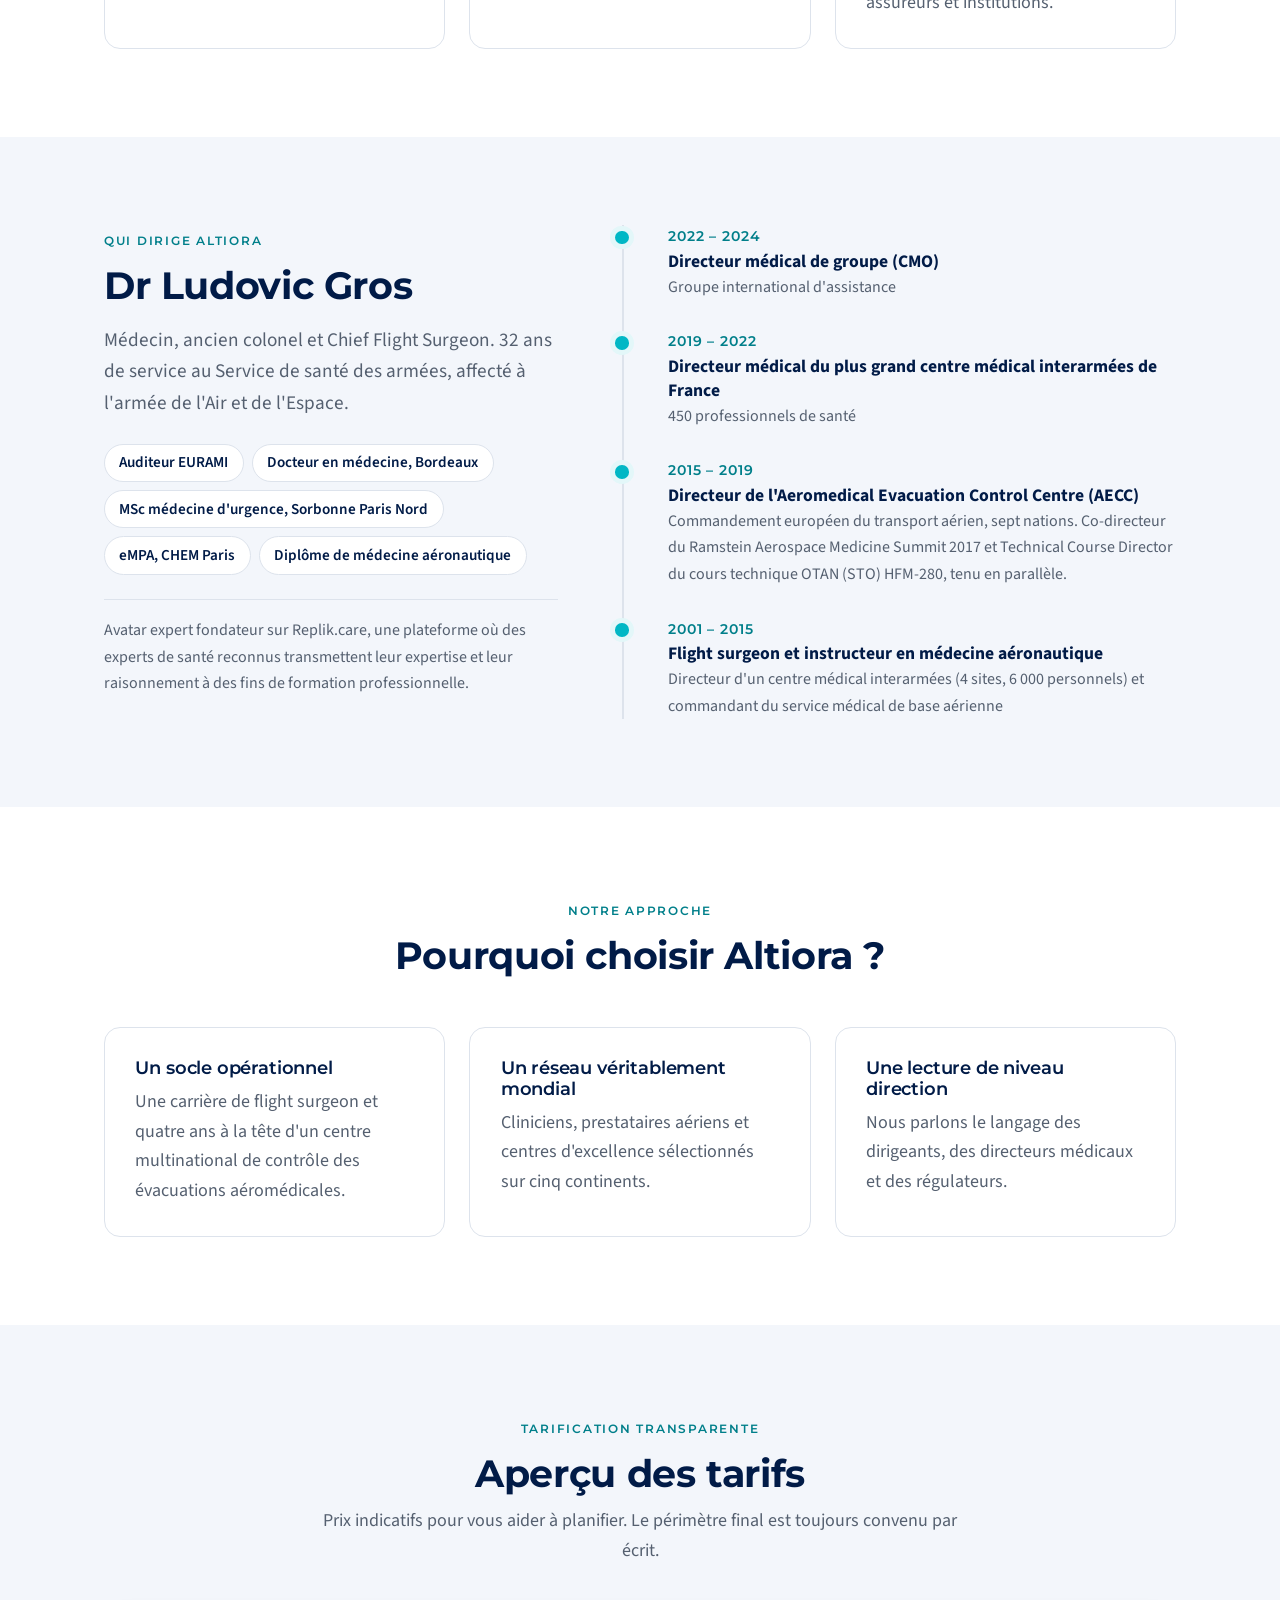
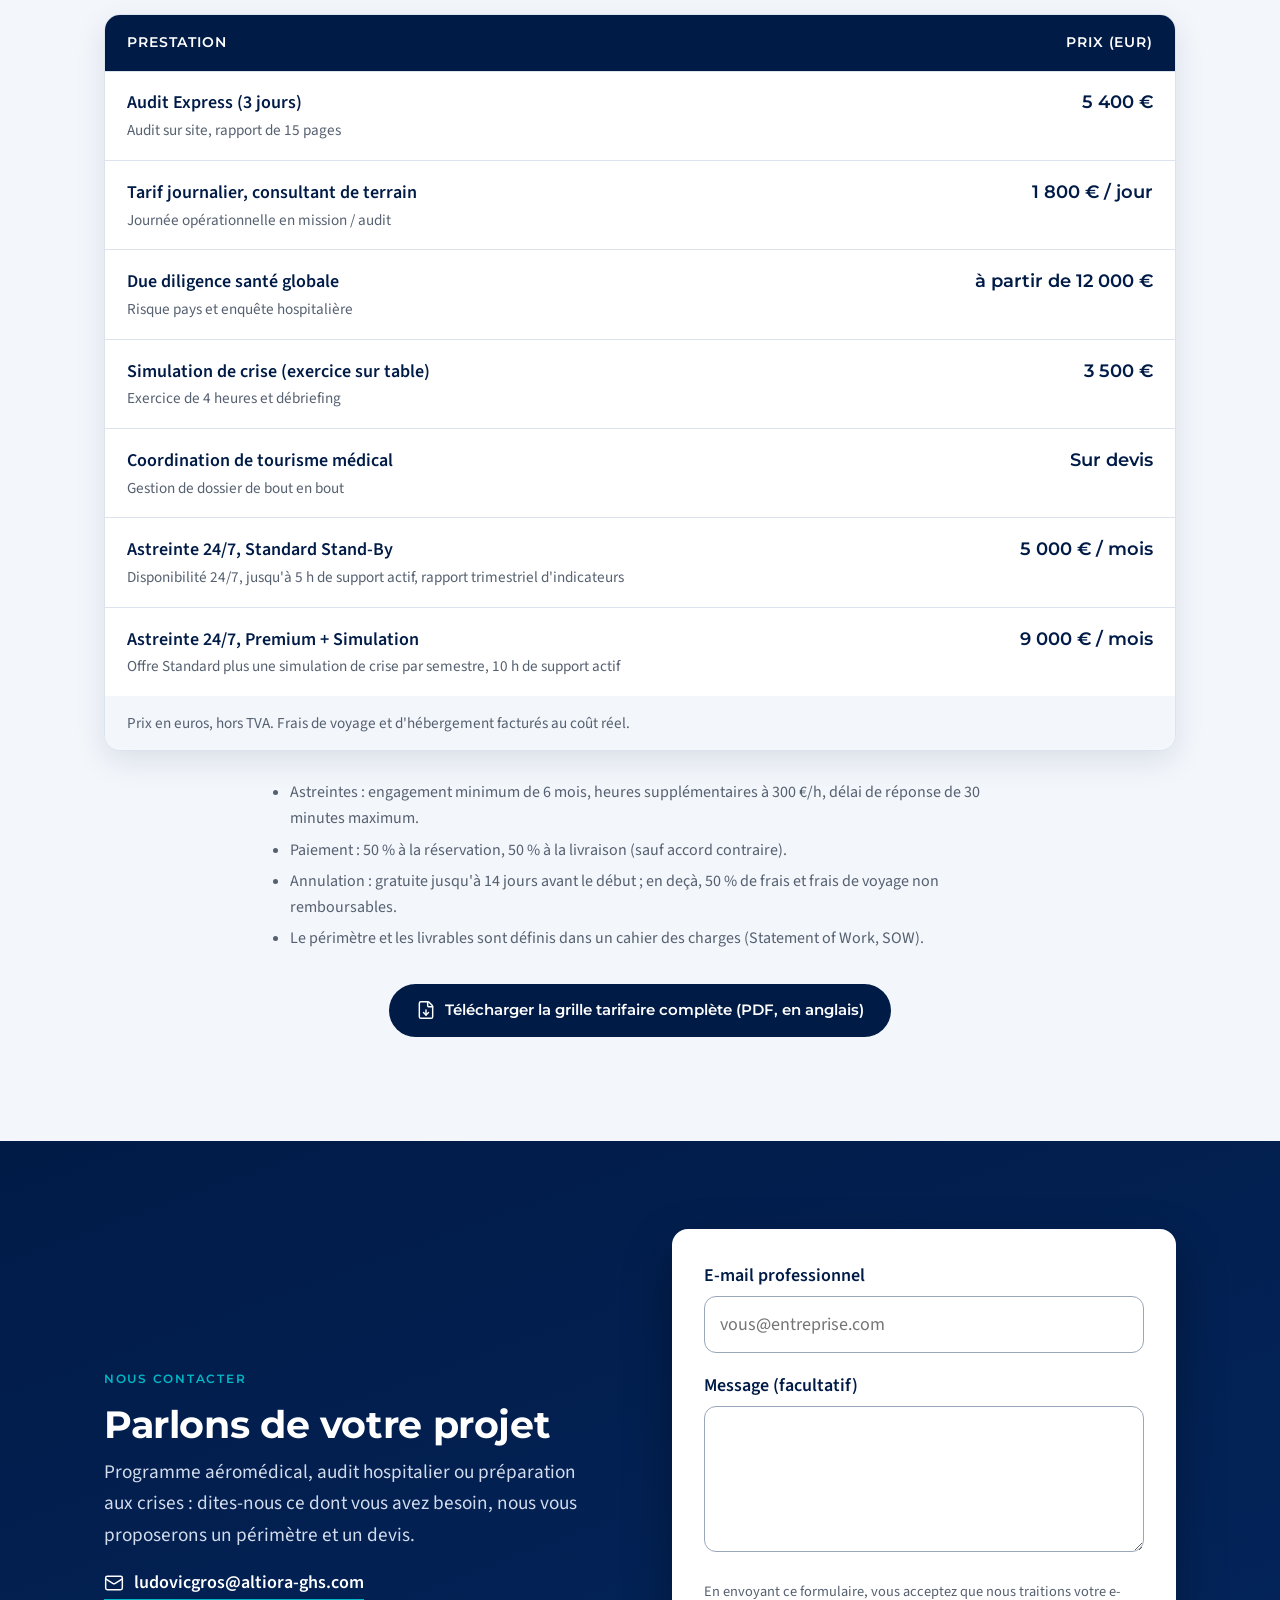
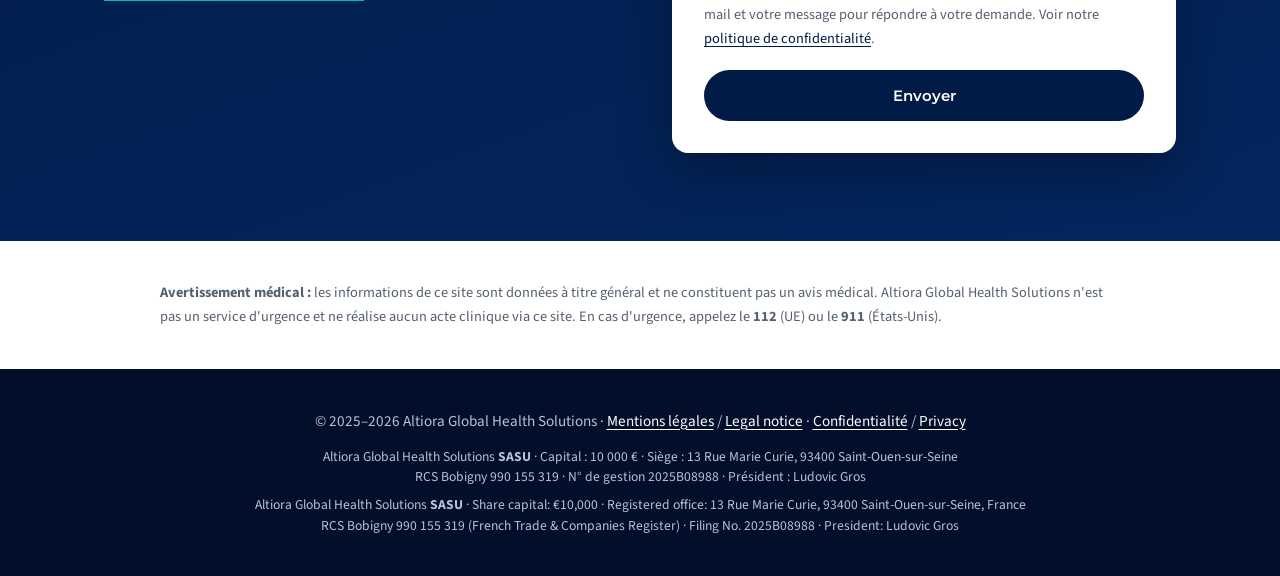
==== commit 98229c00: "Parcours NATO : Technical Course Director HFM-280 (lettre STO du 14/09/2016) Co-Authored-By: Claude " ====
--- a/fr/index.html
+++ b/fr/index.html
@@ -196,7 +196,7 @@
     <ol class="timeline">
       <li><time>2022 – 2024</time><strong>Directeur médical de groupe (CMO)</strong><span>Groupe international d'assistance</span></li>
       <li><time>2019 – 2022</time><strong>Directeur médical du plus grand centre médical interarmées de France</strong><span>450 professionnels de santé</span></li>
-      <li><time>2015 – 2019</time><strong>Directeur de l'Aeromedical Evacuation Control Centre (AECC)</strong><span>Commandement européen du transport aérien, sept nations. Co-directeur du Ramstein Aerospace Medicine Summit 2017, organisé avec un cours technique de l'OTAN (STO).</span></li>
+      <li><time>2015 – 2019</time><strong>Directeur de l'Aeromedical Evacuation Control Centre (AECC)</strong><span>Commandement européen du transport aérien, sept nations. Co-directeur du Ramstein Aerospace Medicine Summit 2017 et Technical Course Director du cours technique OTAN (STO) HFM-280, tenu en parallèle.</span></li>
       <li><time>2001 – 2015</time><strong>Flight surgeon et instructeur en médecine aéronautique</strong><span>Directeur d'un centre médical interarmées (4 sites, 6 000 personnels) et commandant du service médical de base aérienne</span></li>
     </ol>
   </div>
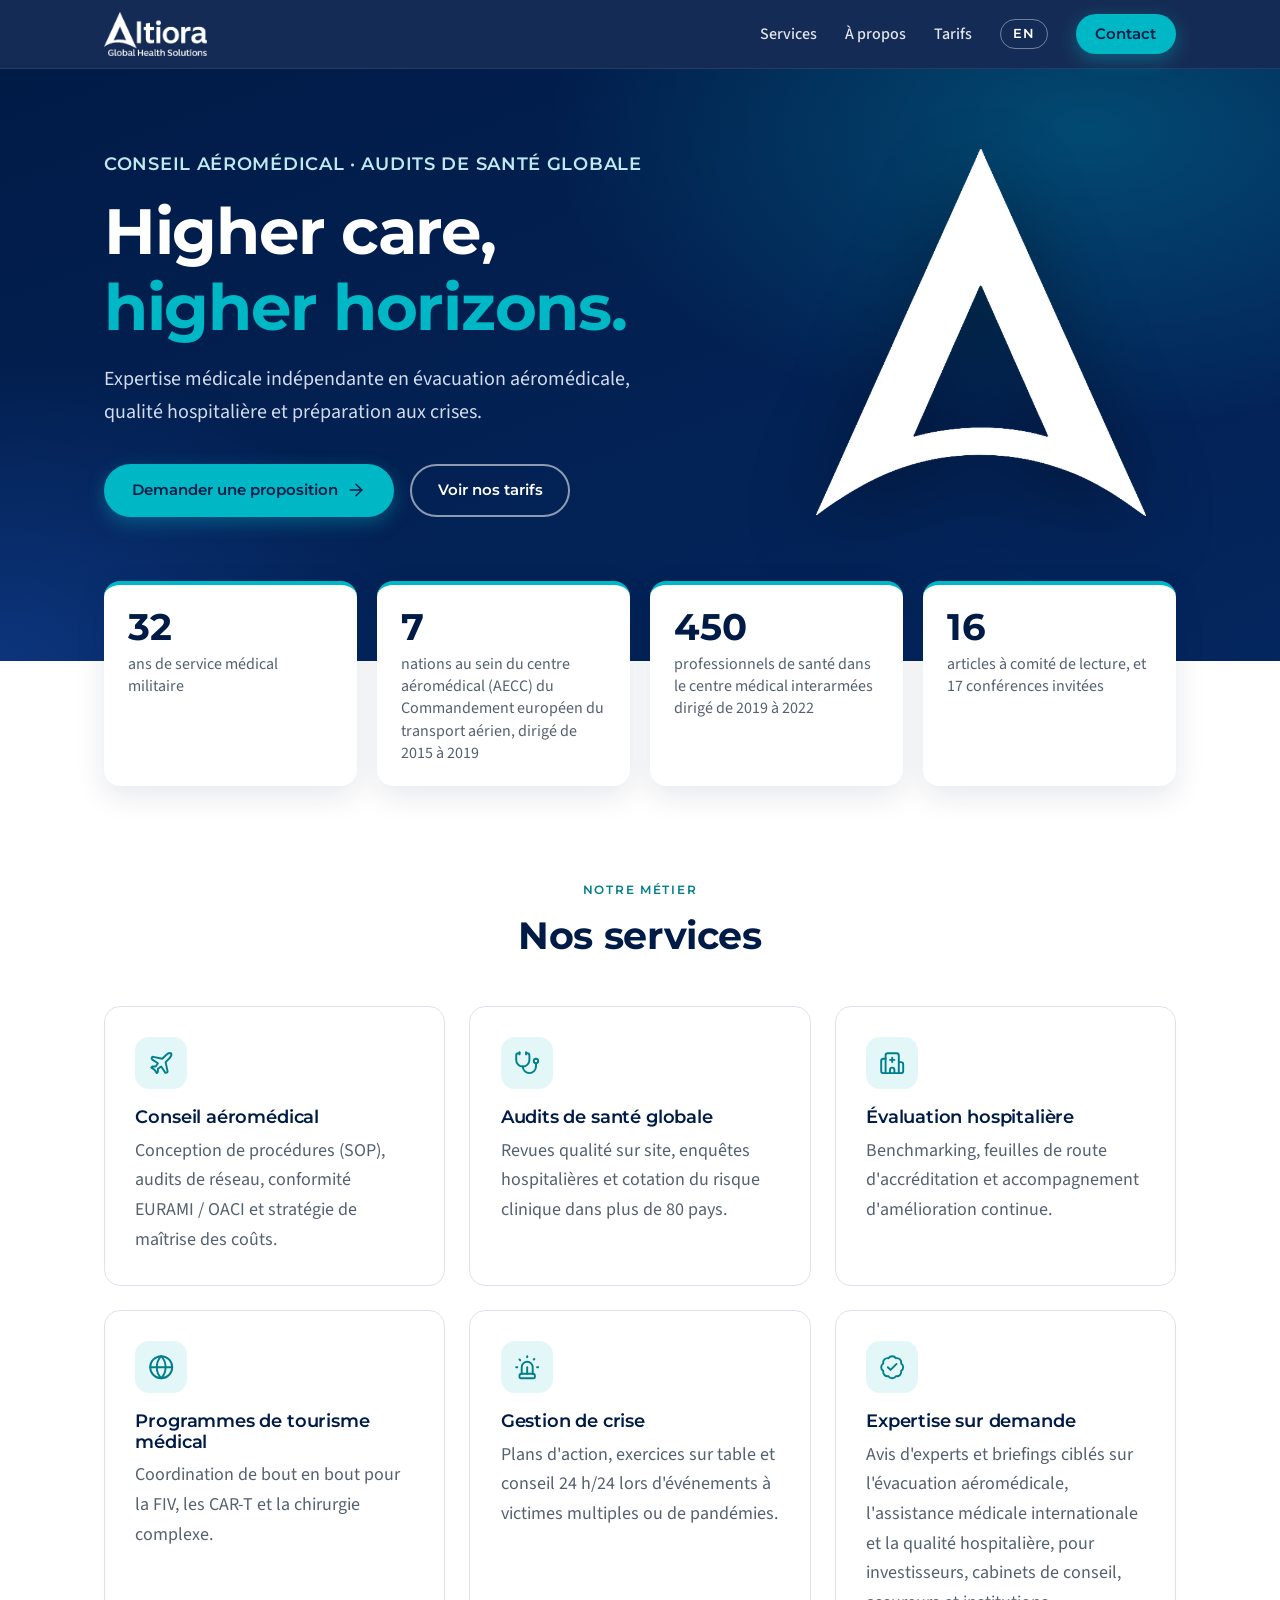
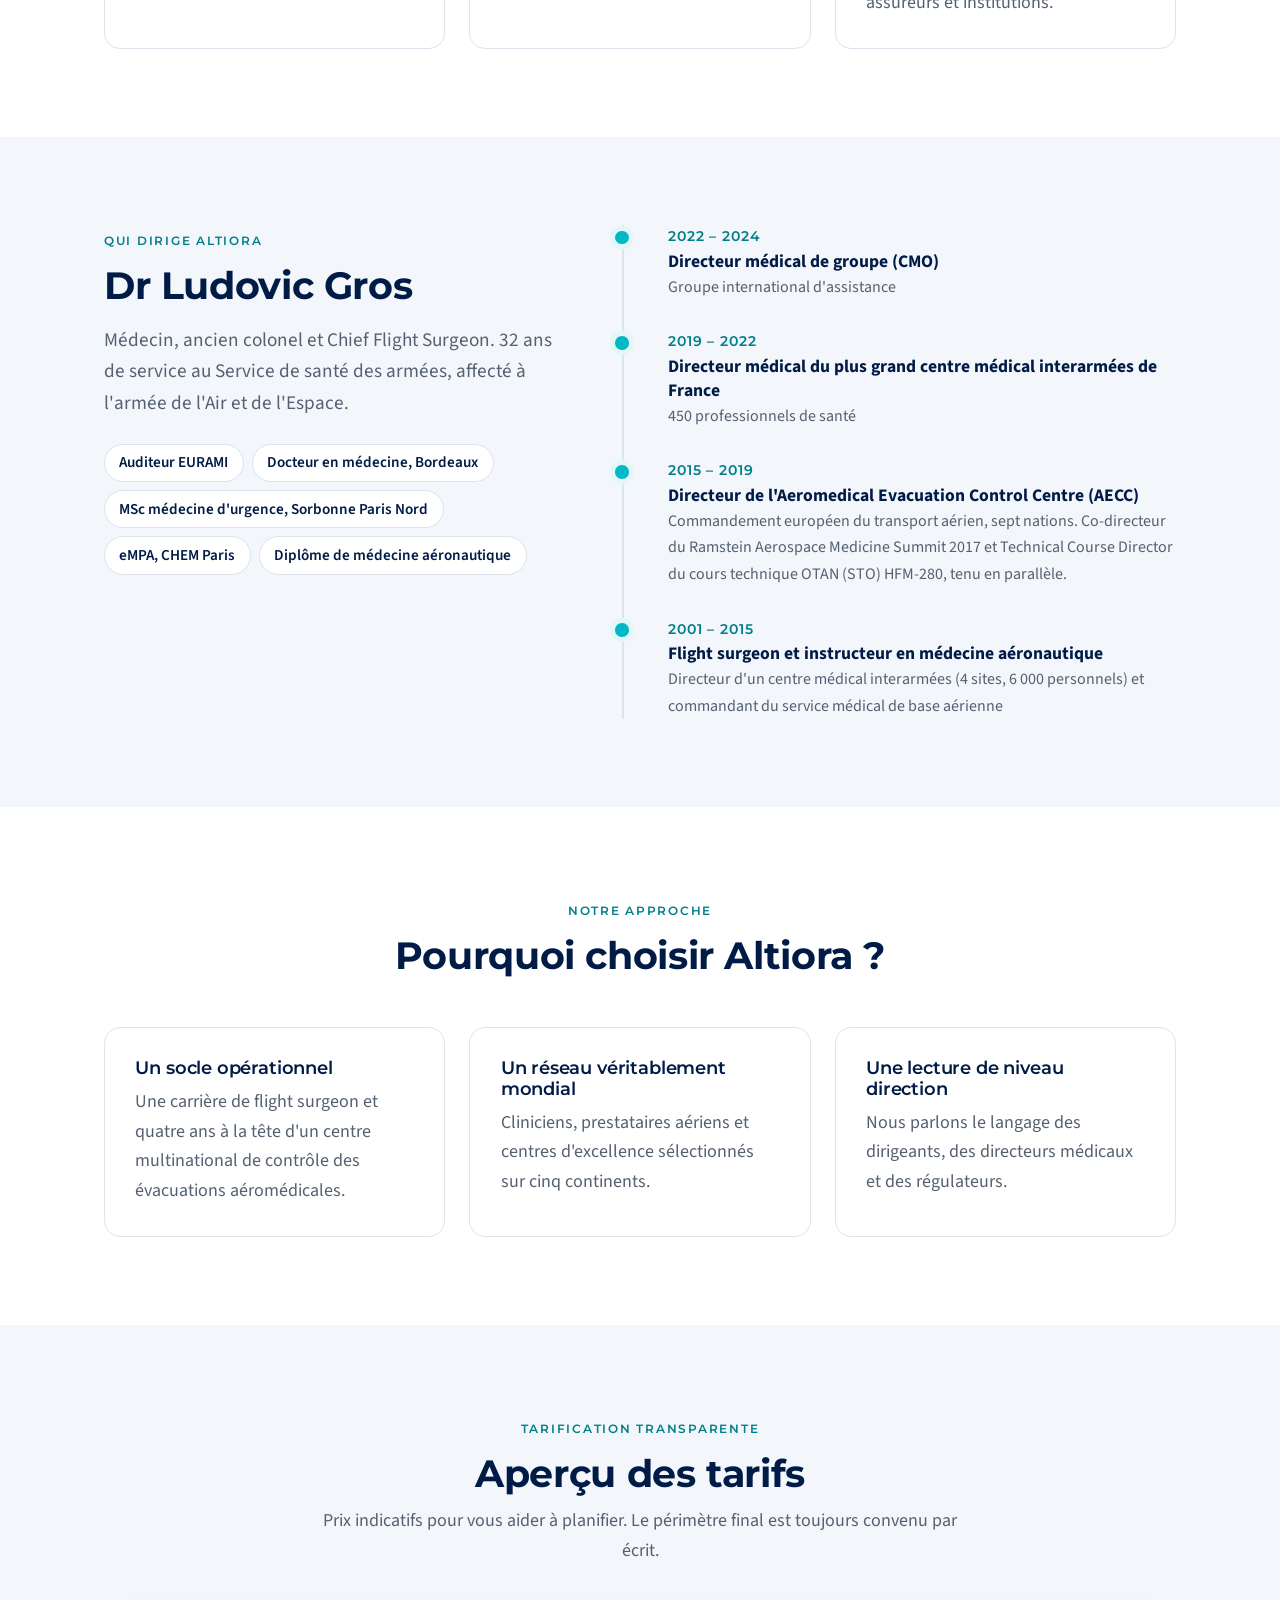
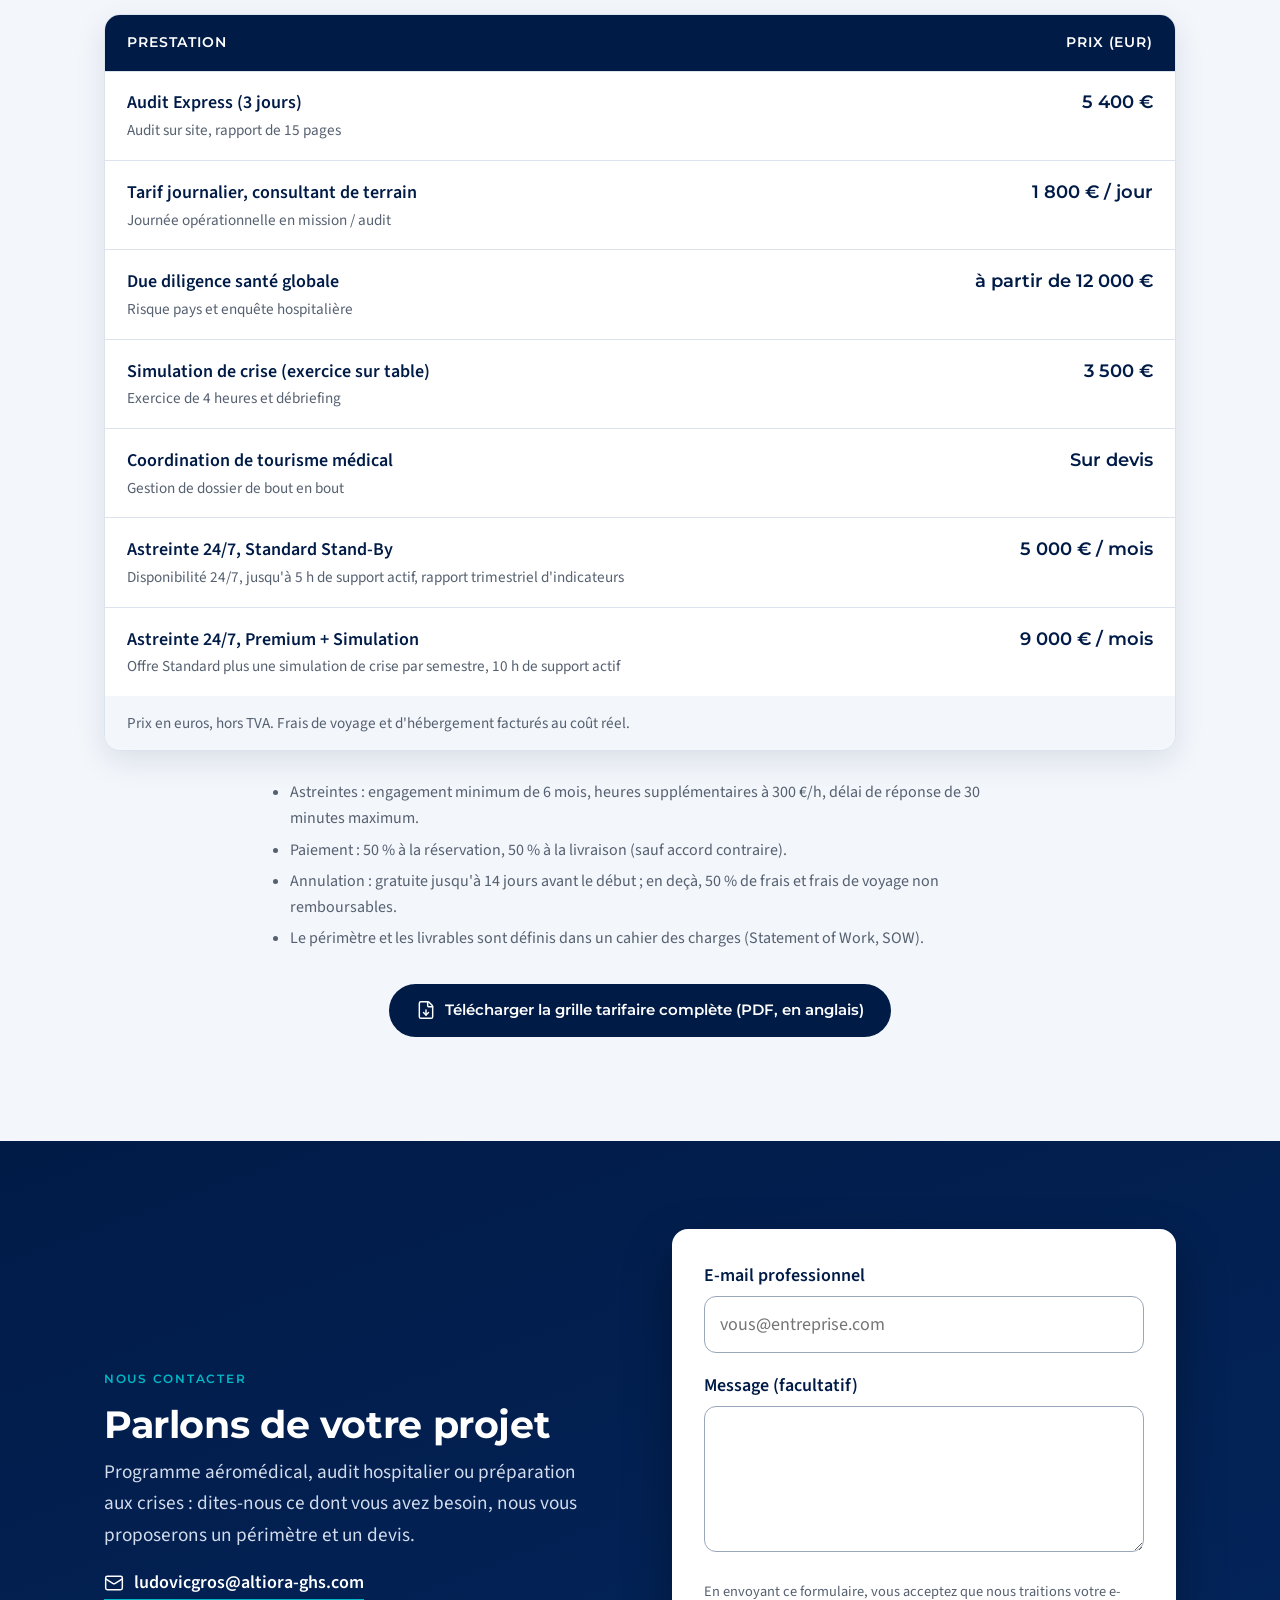
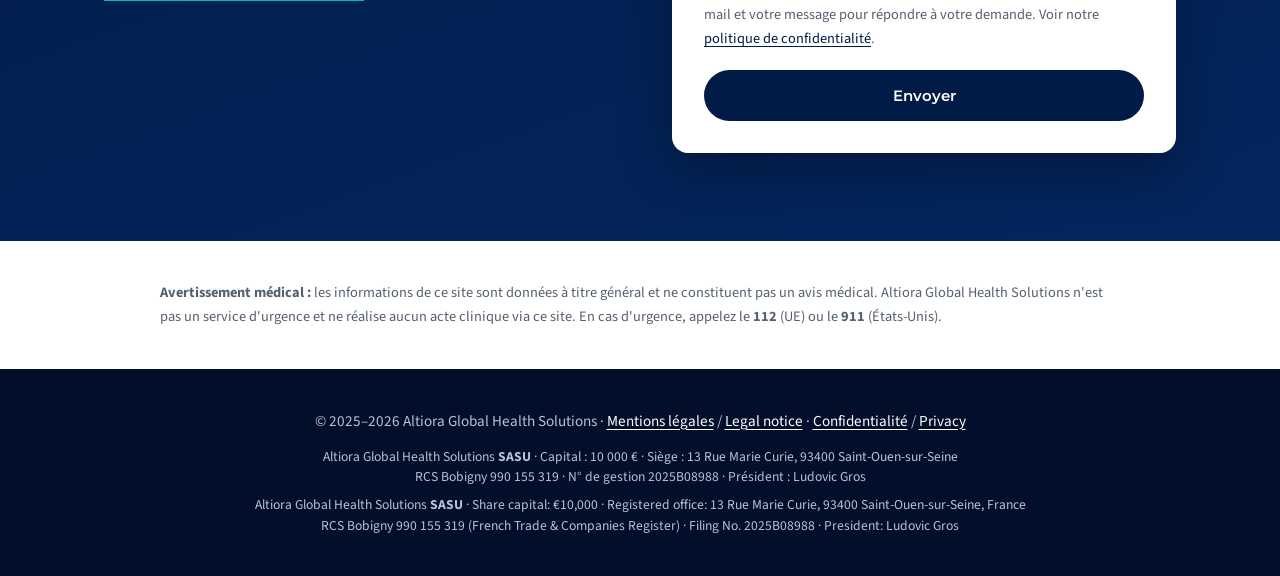
==== commit 982cc5ca: "Retrait de la ligne Replik.care en attente de validation écrite (contrat, art. 4 et 11.5) Co-Authore" ====
--- a/fr/index.html
+++ b/fr/index.html
@@ -190,8 +190,6 @@
         <li>eMPA, CHEM Paris</li>
         <li>Diplôme de médecine aéronautique</li>
       </ul>
-      <!-- A FAIRE VALIDER PAR ECRIT PAR REPLIK.CARE AVANT PUBLICATION (contrat d'apporteur d'affaires, art. 4 et 11.5) -->
-      <p class="note">Avatar expert fondateur sur Replik.care, une plateforme où des experts de santé reconnus transmettent leur expertise et leur raisonnement à des fins de formation professionnelle.</p>
     </div>
     <ol class="timeline">
       <li><time>2022 – 2024</time><strong>Directeur médical de groupe (CMO)</strong><span>Groupe international d'assistance</span></li>
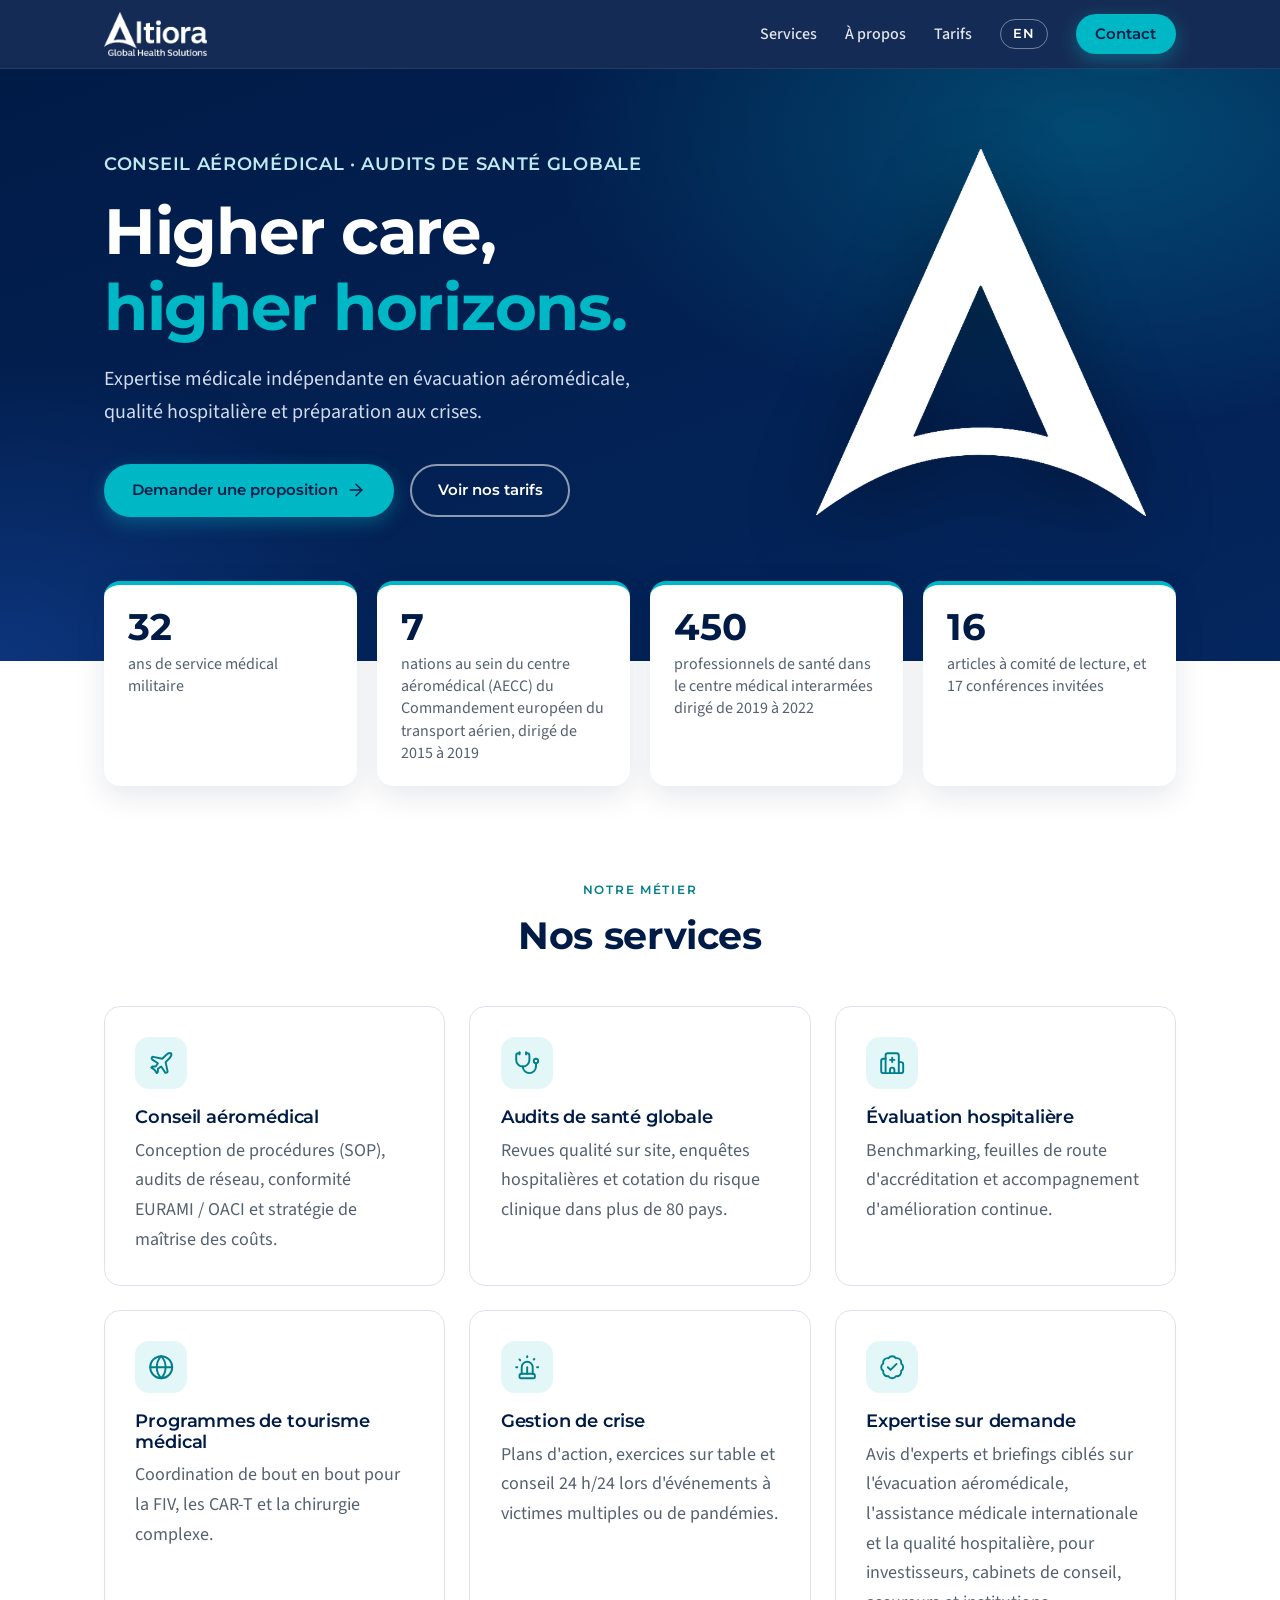
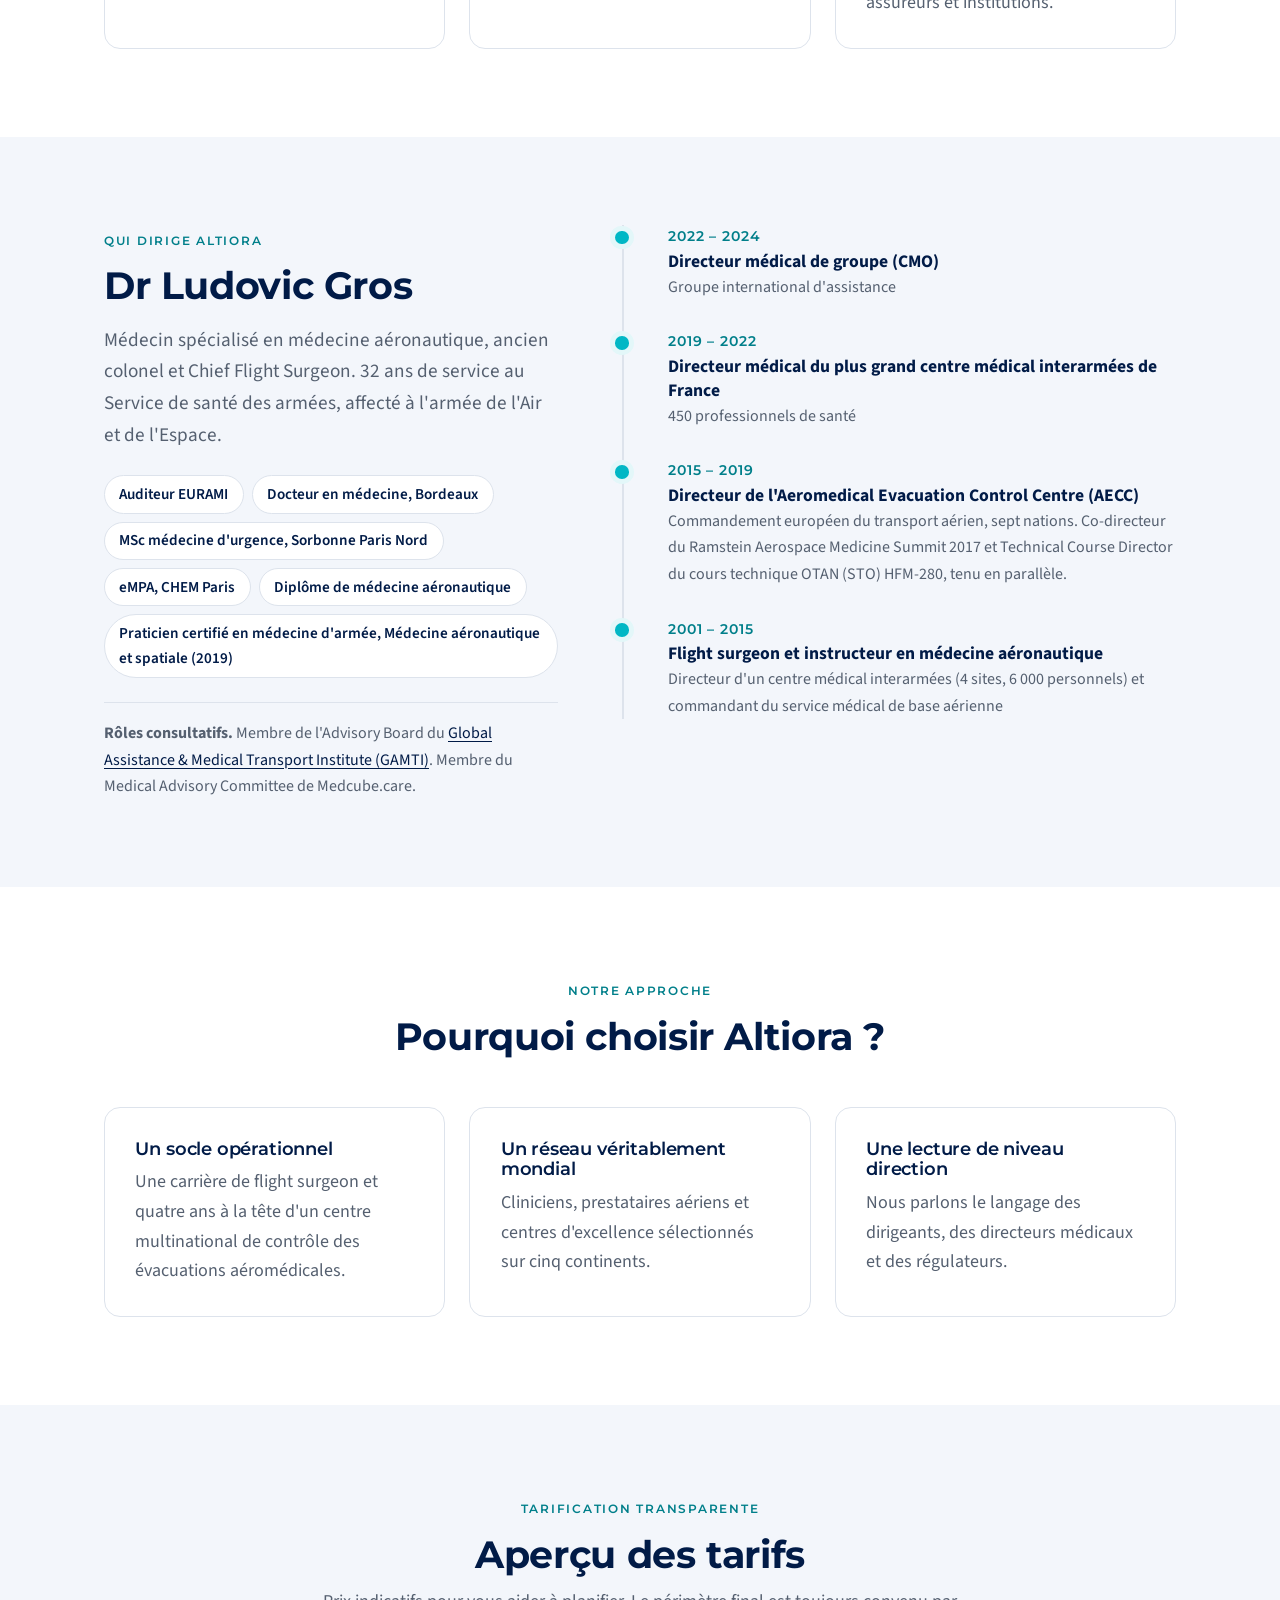
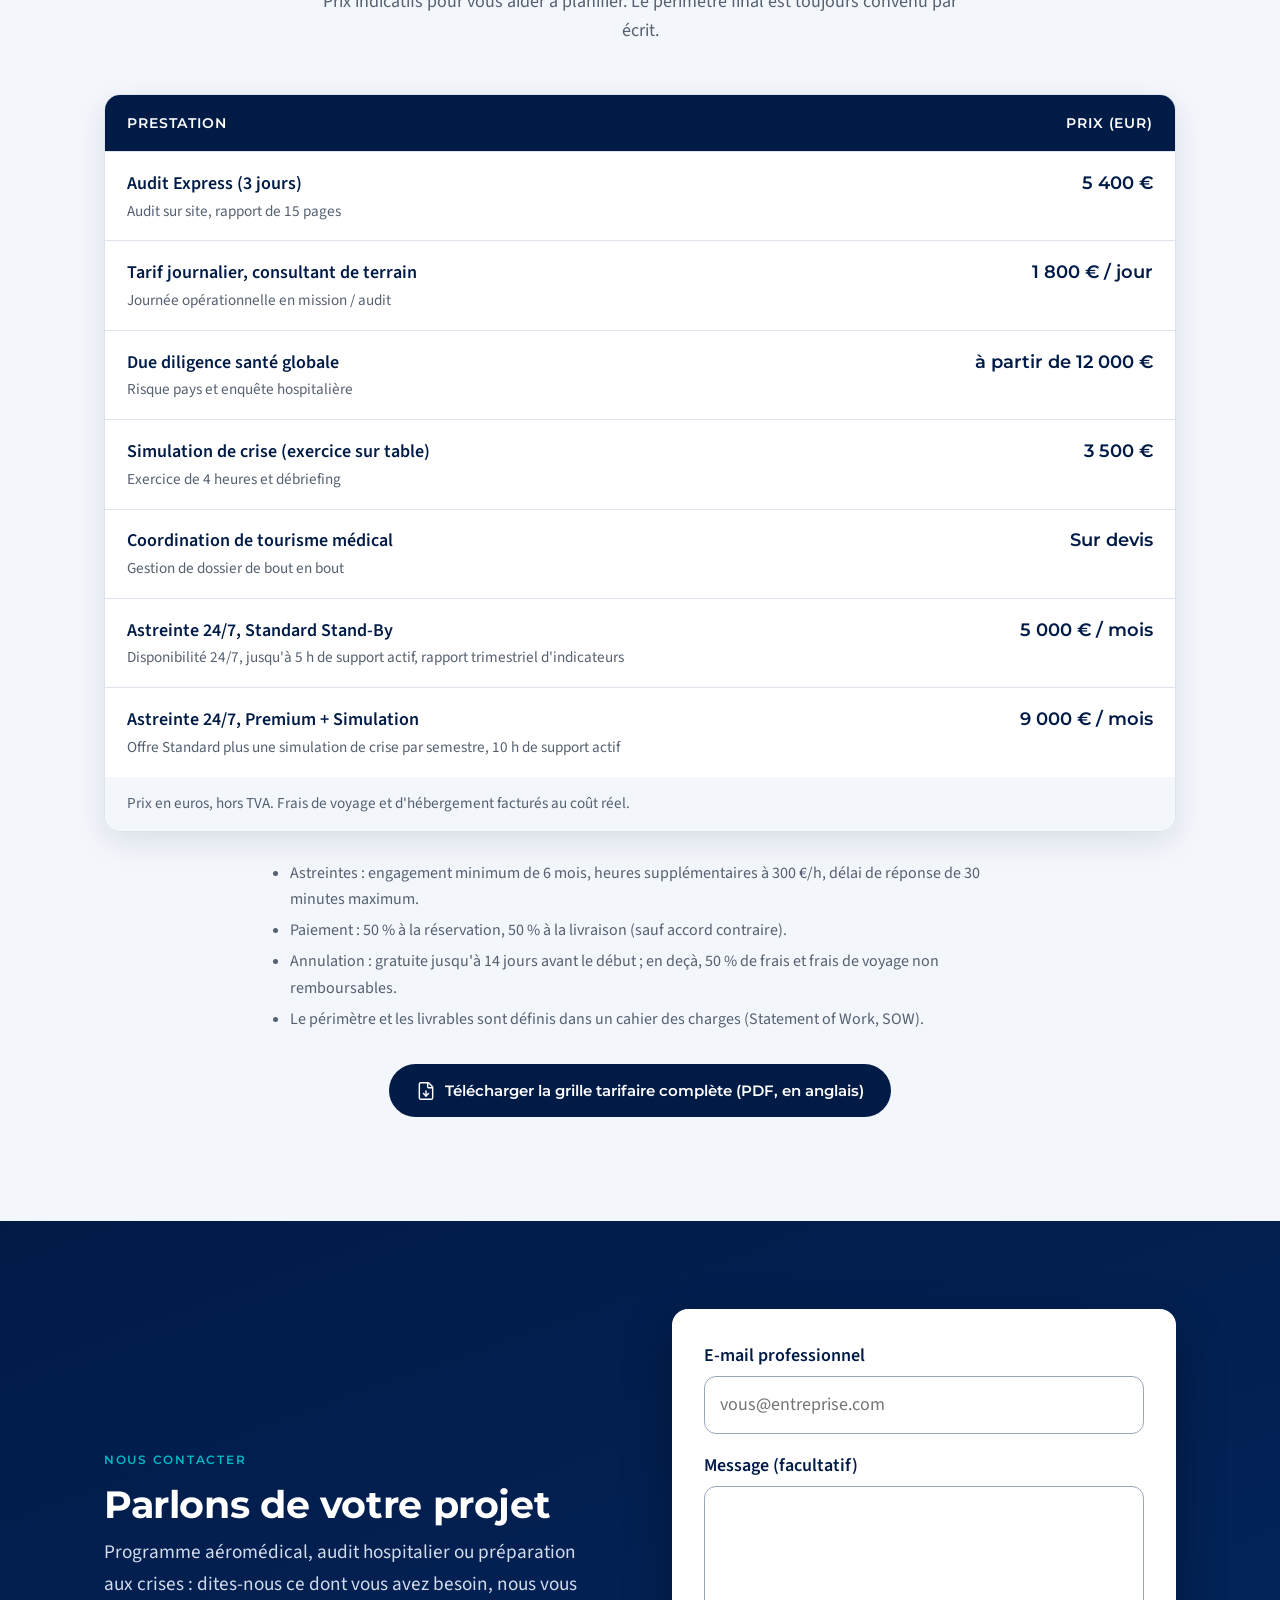
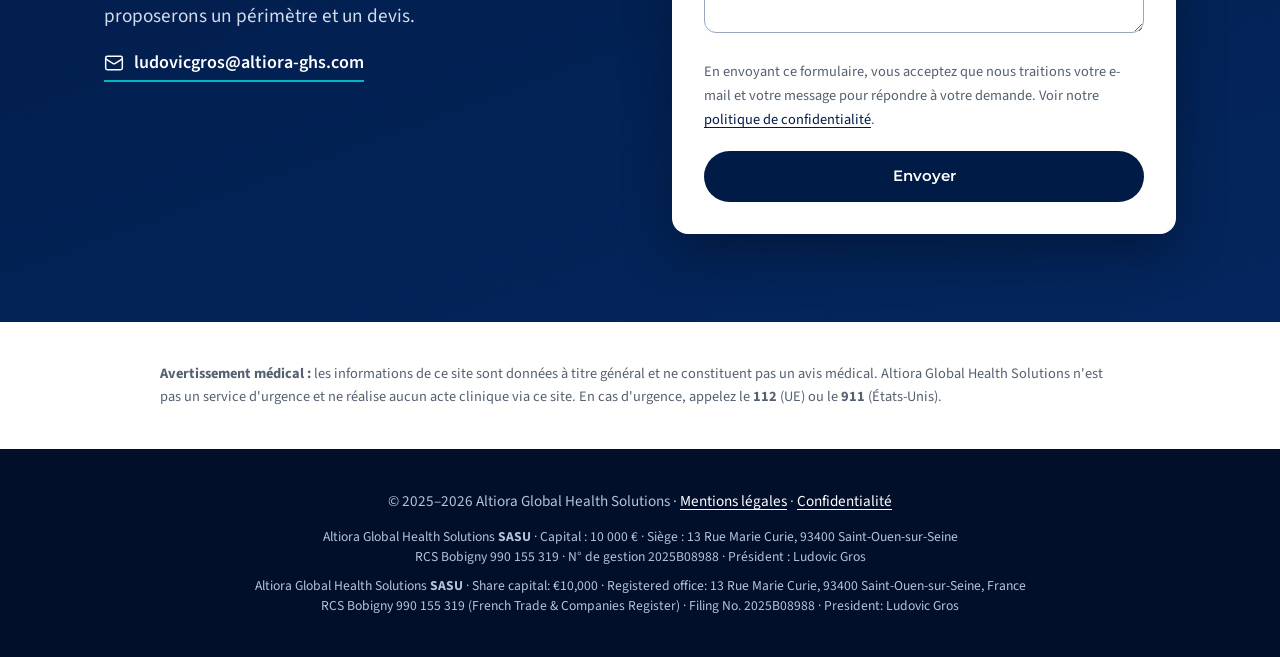
==== commit ae64ca83: "Profil : qualification aéronautique 2013/2019, rôles consultatifs, pied de page par langue Co-Author" ====
--- a/fr/index.html
+++ b/fr/index.html
@@ -182,14 +182,16 @@
     <div>
       <span class="eyebrow">Qui dirige Altiora</span>
       <h2>Dr Ludovic Gros</h2>
-      <p class="lead">Médecin, ancien colonel et Chief Flight Surgeon. 32 ans de service au Service de santé des armées, affecté à l'armée de l'Air et de l'Espace.</p>
+      <p class="lead">Médecin spécialisé en médecine aéronautique, ancien colonel et Chief Flight Surgeon. 32 ans de service au Service de santé des armées, affecté à l'armée de l'Air et de l'Espace.</p>
       <ul class="chips" aria-label="Qualifications">
         <li>Auditeur EURAMI</li>
         <li>Docteur en médecine, Bordeaux</li>
         <li>MSc médecine d'urgence, Sorbonne Paris Nord</li>
         <li>eMPA, CHEM Paris</li>
         <li>Diplôme de médecine aéronautique</li>
+        <li>Praticien certifié en médecine d'armée, Médecine aéronautique et spatiale (2019)</li>
       </ul>
+      <p class="note"><strong>Rôles consultatifs.</strong> Membre de l'Advisory Board du <a href="https://gamti.org/about/" rel="noopener">Global Assistance &amp; Medical Transport Institute (GAMTI)</a>. Membre du Medical Advisory Committee de Medcube.care.</p>
     </div>
     <ol class="timeline">
       <li><time>2022 – 2024</time><strong>Directeur médical de groupe (CMO)</strong><span>Groupe international d'assistance</span></li>
@@ -314,10 +316,8 @@
   <div class="container">
     <p>
       © 2025–2026 Altiora Global Health Solutions ·
-      <a href="/mentions-legales.html">Mentions légales</a> /
-      <a href="/legal-notice.html">Legal notice</a> ·
-      <a href="/privacy-policy-fr.html">Confidentialité</a> /
-      <a href="/privacy-policy.html">Privacy</a>
+      <a href="/mentions-legales.html">Mentions légales</a> ·
+      <a href="/privacy-policy-fr.html">Confidentialité</a>
     </p>
     <small>Altiora Global Health Solutions <strong>SASU</strong> · Capital&nbsp;: 10&nbsp;000&nbsp;€ · Siège&nbsp;: 13 Rue Marie Curie, 93400 Saint-Ouen-sur-Seine<br>
     RCS Bobigny 990&nbsp;155&nbsp;319 · N° de gestion 2025B08988 · Président&nbsp;: Ludovic Gros</small>
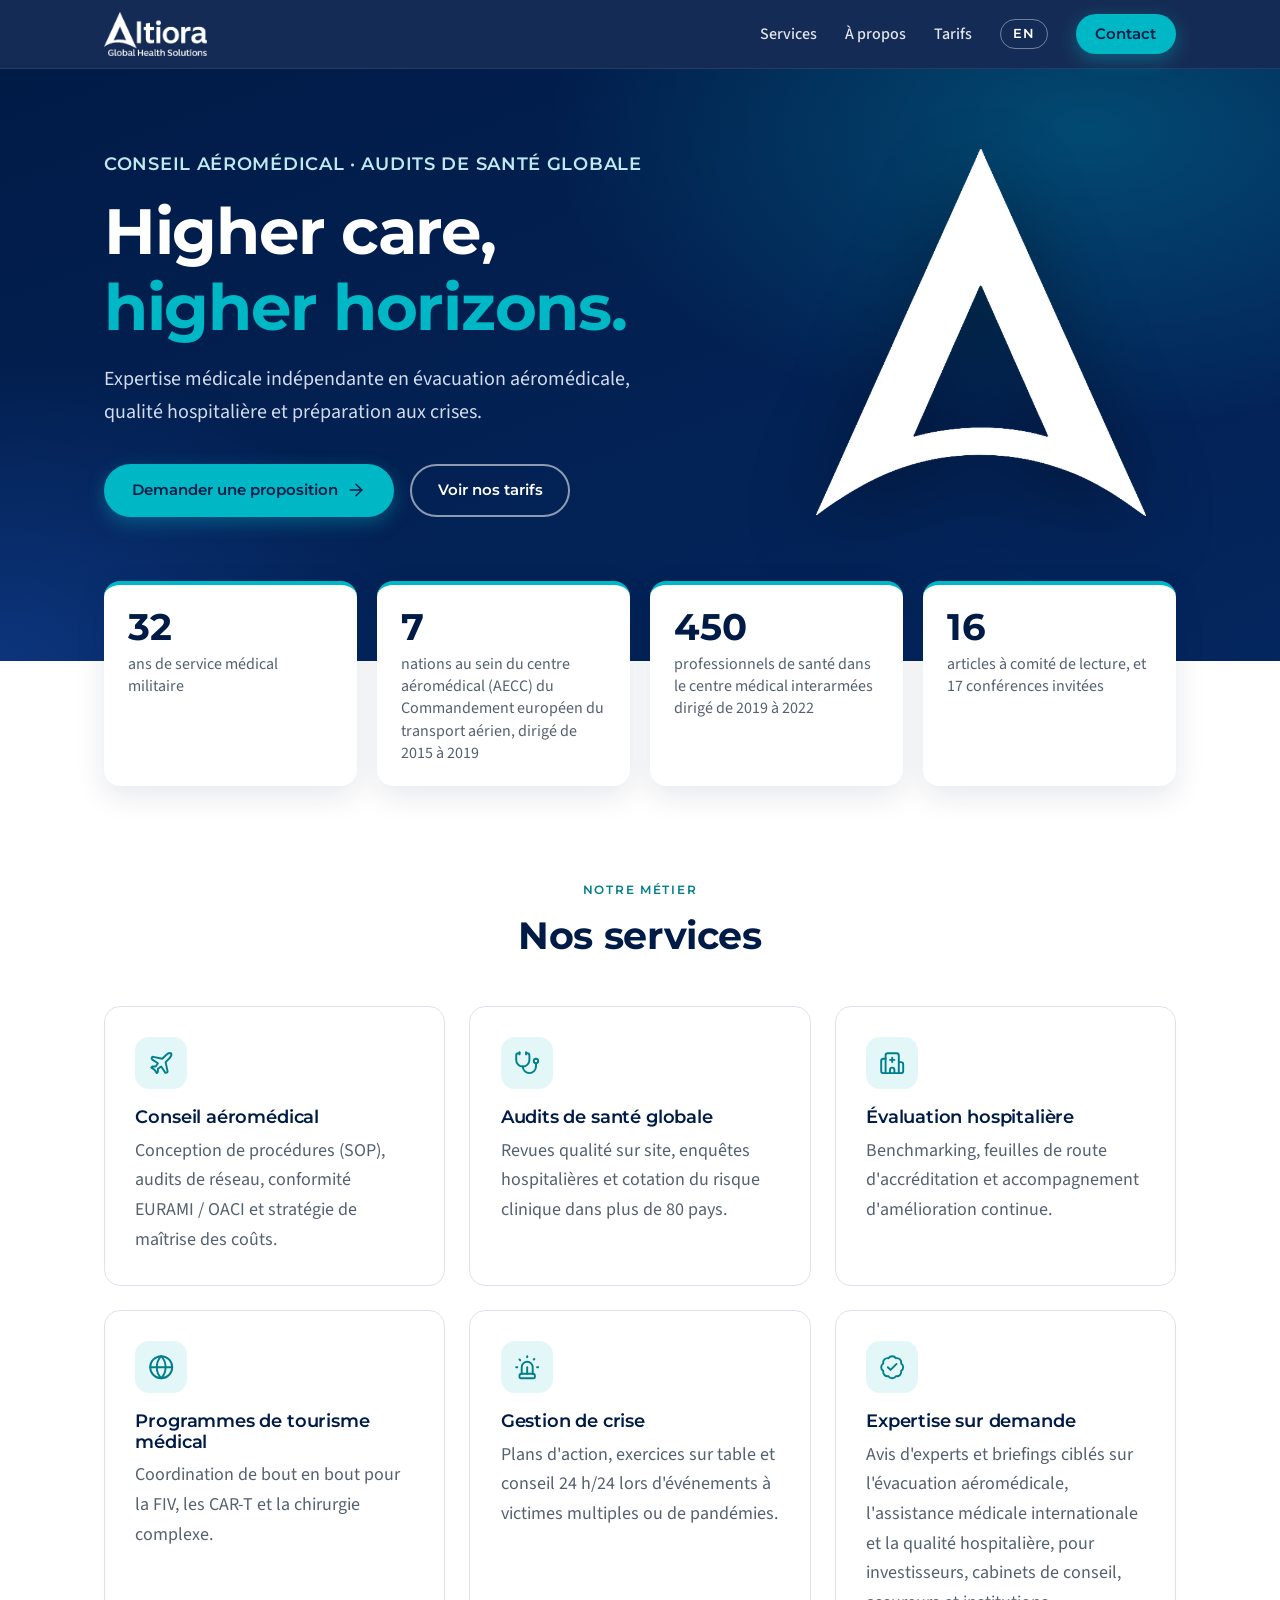
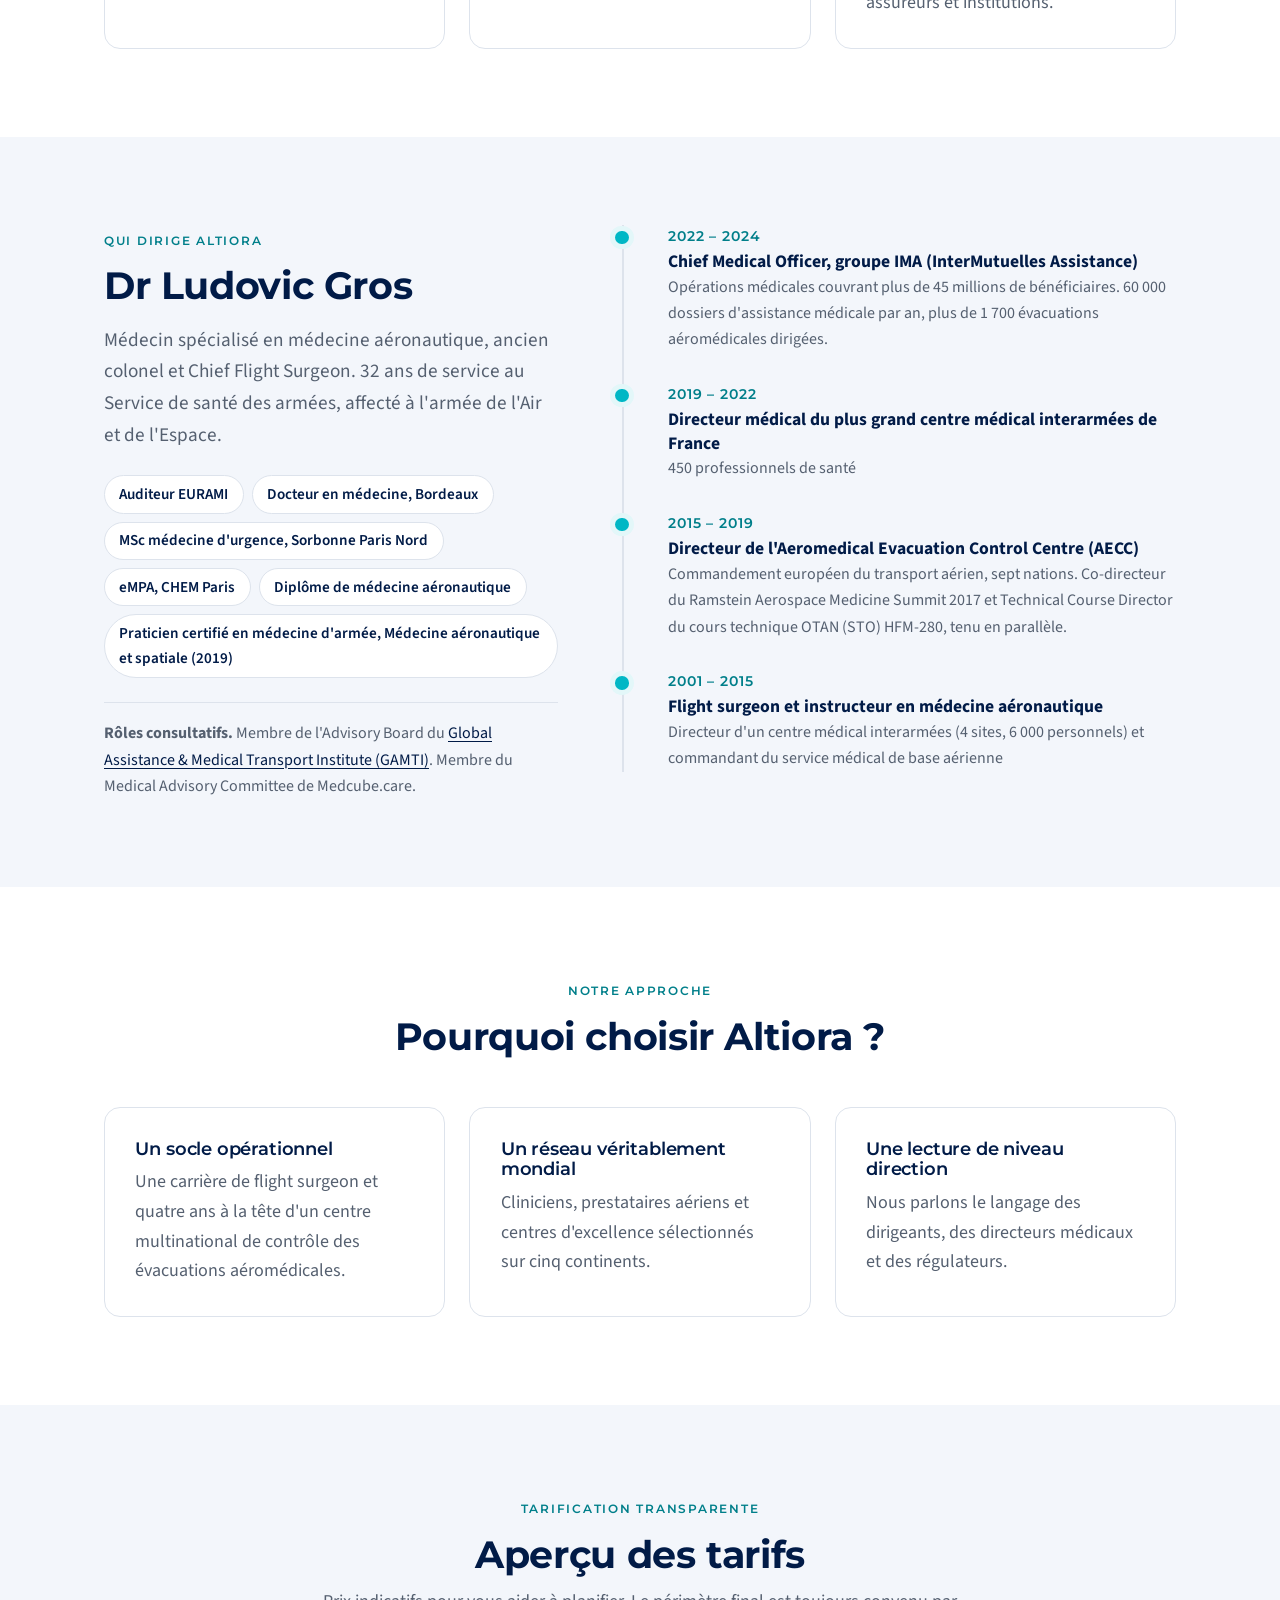
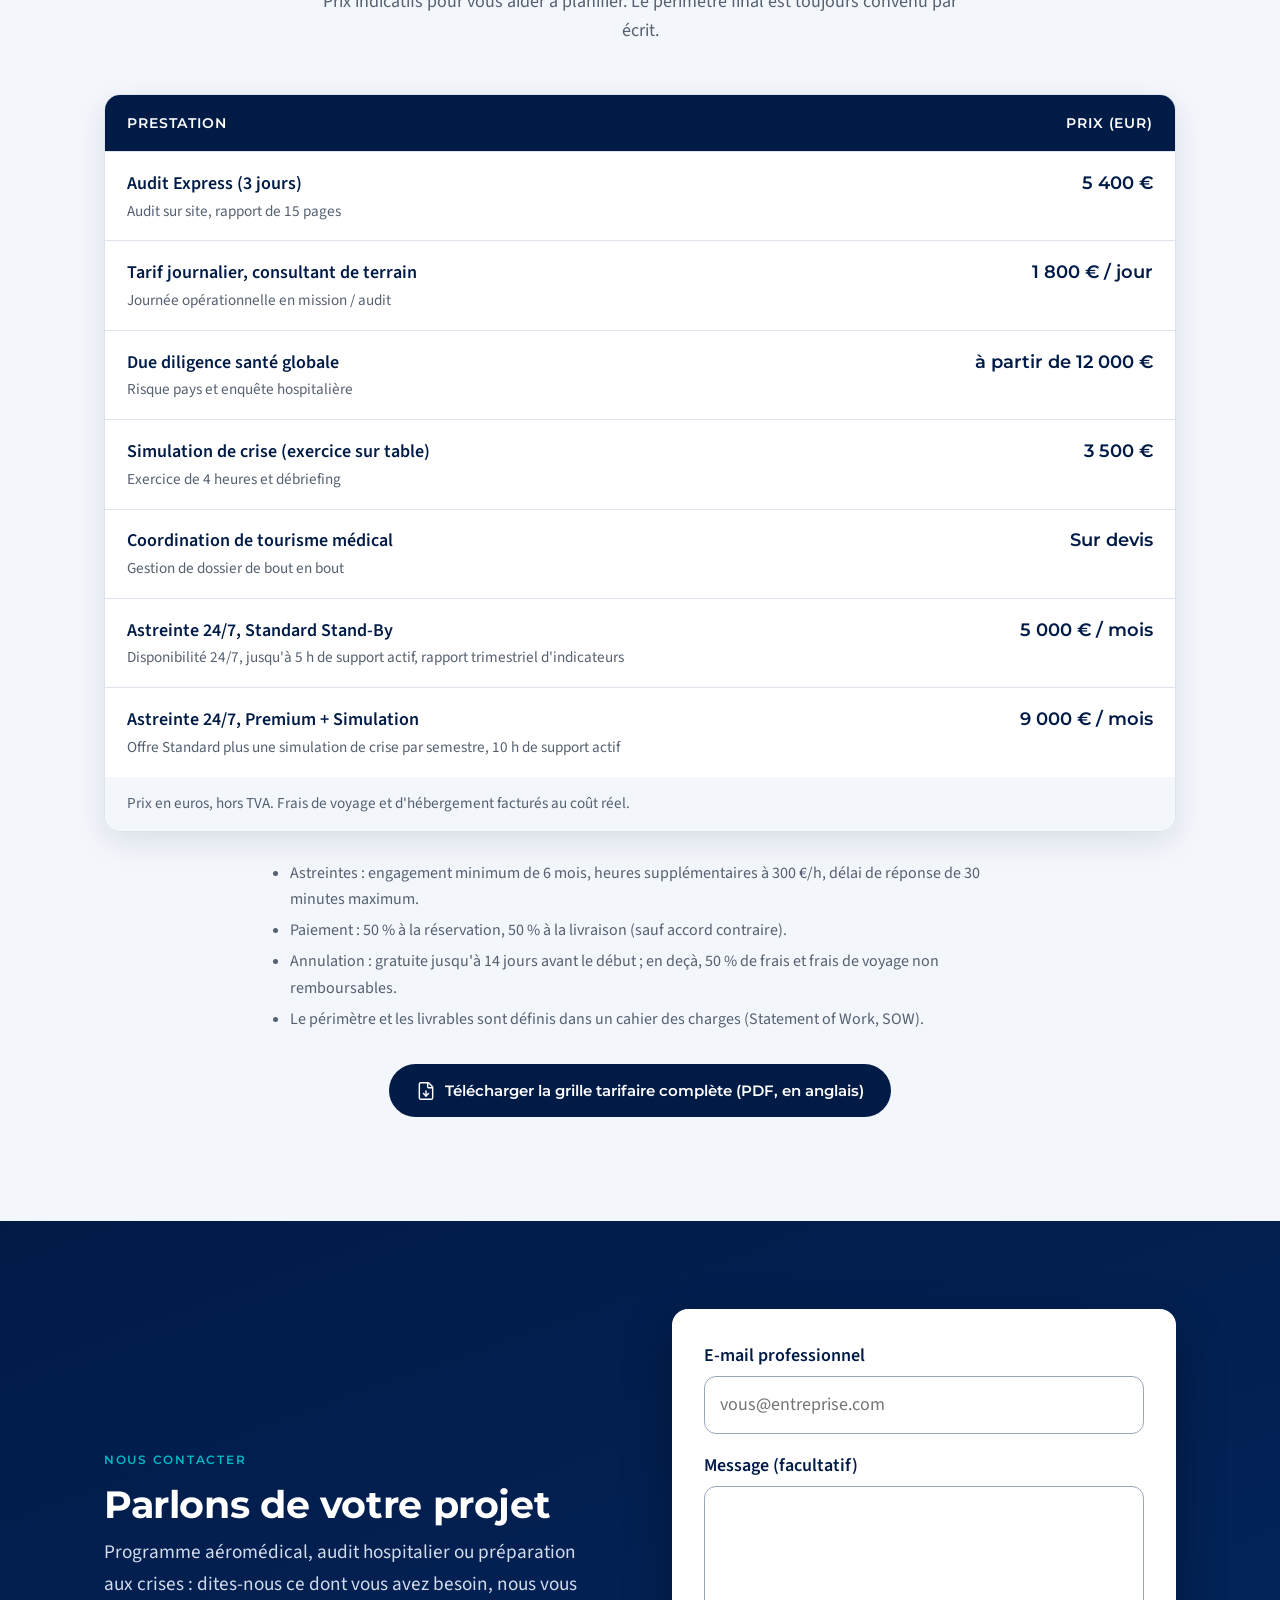
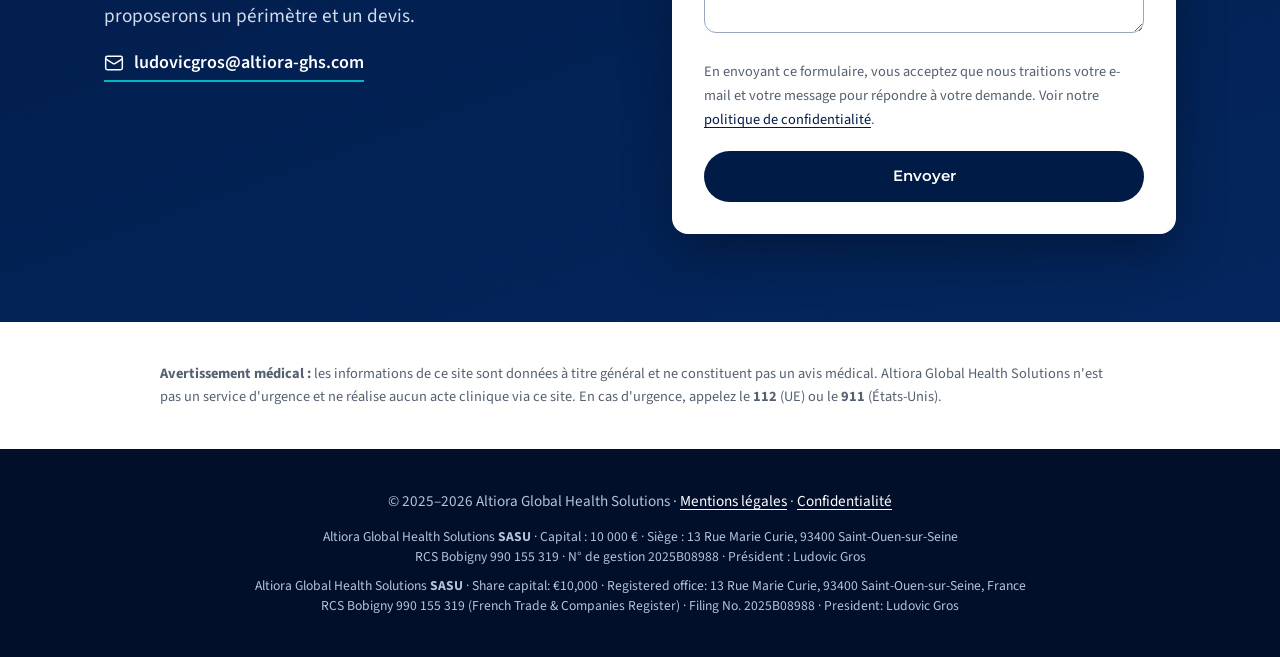
==== commit e482d9d2: "Parcours 2022-2024 : poste CMO du groupe IMA et chiffres issus du CV Co-Authored-By: Claude Sonnet 5" ====
--- a/fr/index.html
+++ b/fr/index.html
@@ -194,7 +194,7 @@
       <p class="note"><strong>Rôles consultatifs.</strong> Membre de l'Advisory Board du <a href="https://gamti.org/about/" rel="noopener">Global Assistance &amp; Medical Transport Institute (GAMTI)</a>. Membre du Medical Advisory Committee de Medcube.care.</p>
     </div>
     <ol class="timeline">
-      <li><time>2022 – 2024</time><strong>Directeur médical de groupe (CMO)</strong><span>Groupe international d'assistance</span></li>
+      <li><time>2022 – 2024</time><strong>Chief Medical Officer, groupe IMA (InterMutuelles Assistance)</strong><span>Opérations médicales couvrant plus de 45 millions de bénéficiaires. 60 000 dossiers d'assistance médicale par an, plus de 1 700 évacuations aéromédicales dirigées.</span></li>
       <li><time>2019 – 2022</time><strong>Directeur médical du plus grand centre médical interarmées de France</strong><span>450 professionnels de santé</span></li>
       <li><time>2015 – 2019</time><strong>Directeur de l'Aeromedical Evacuation Control Centre (AECC)</strong><span>Commandement européen du transport aérien, sept nations. Co-directeur du Ramstein Aerospace Medicine Summit 2017 et Technical Course Director du cours technique OTAN (STO) HFM-280, tenu en parallèle.</span></li>
       <li><time>2001 – 2015</time><strong>Flight surgeon et instructeur en médecine aéronautique</strong><span>Directeur d'un centre médical interarmées (4 sites, 6 000 personnels) et commandant du service médical de base aérienne</span></li>
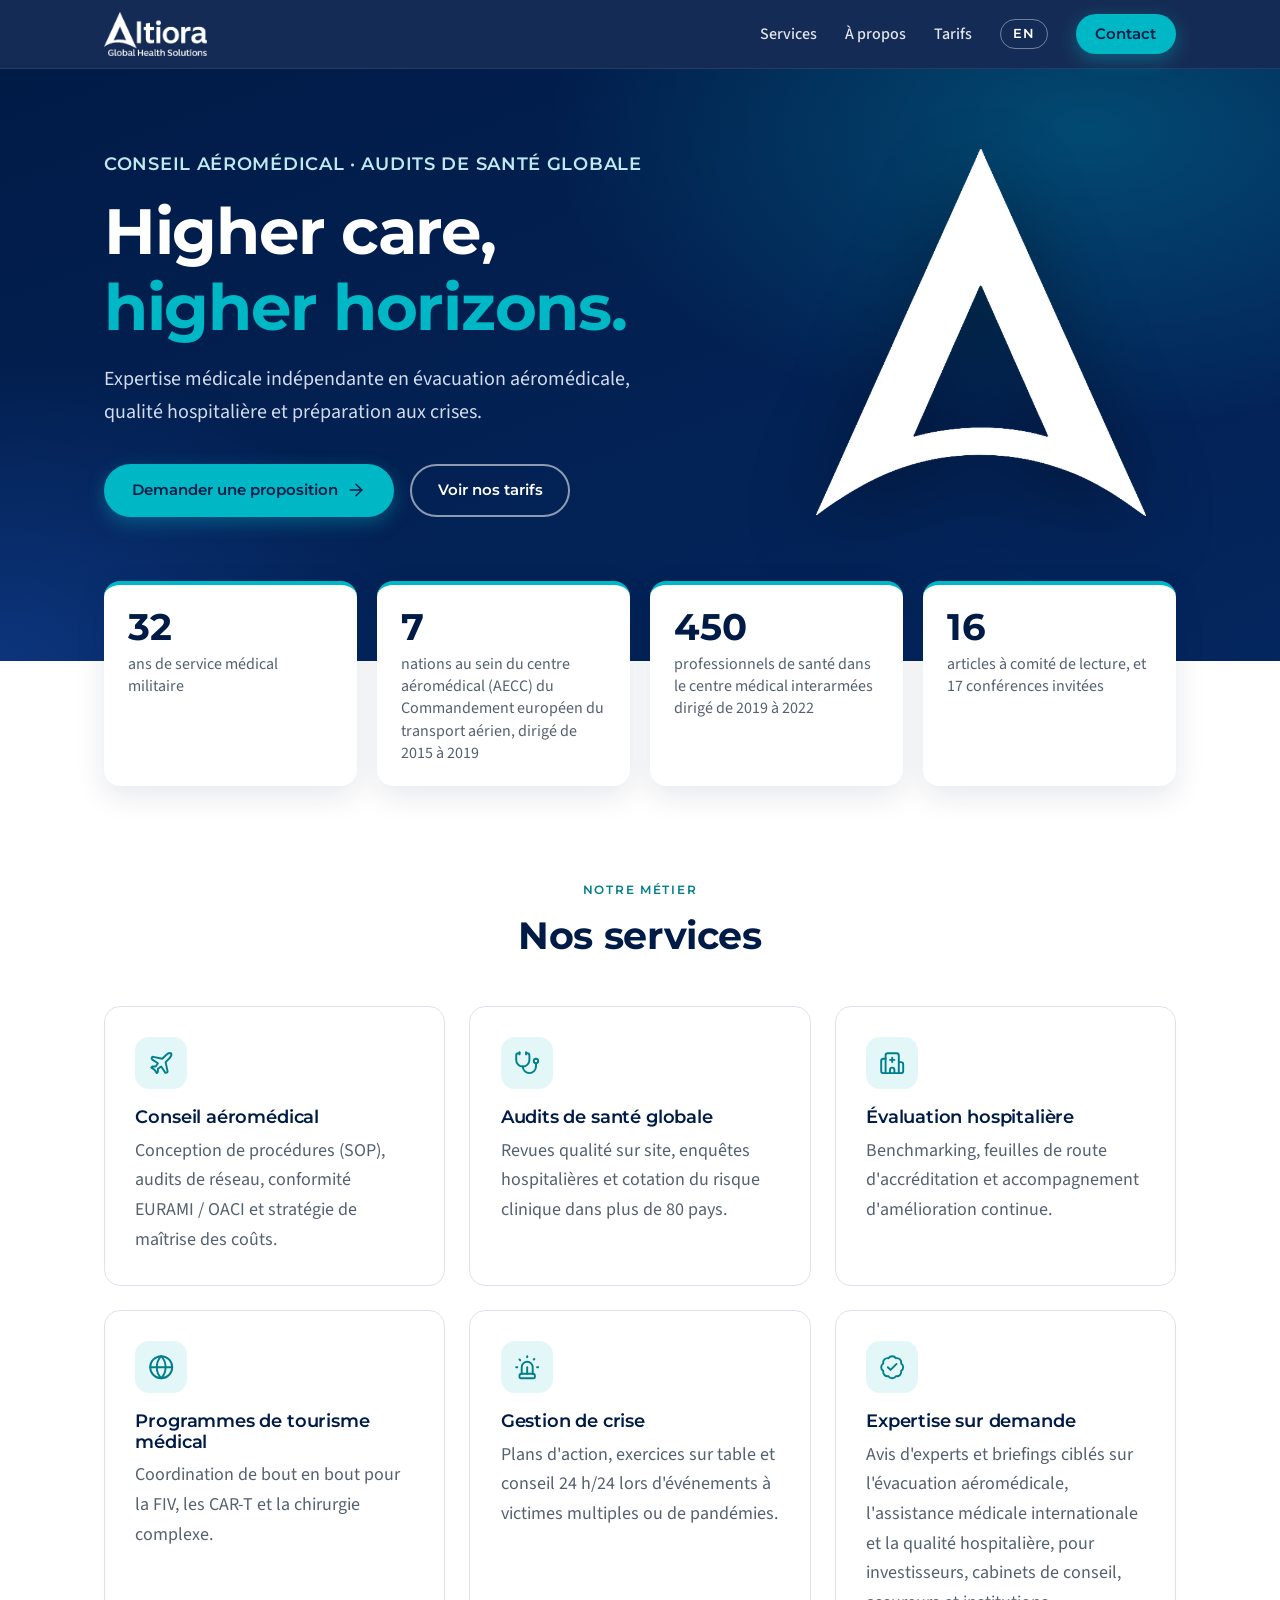
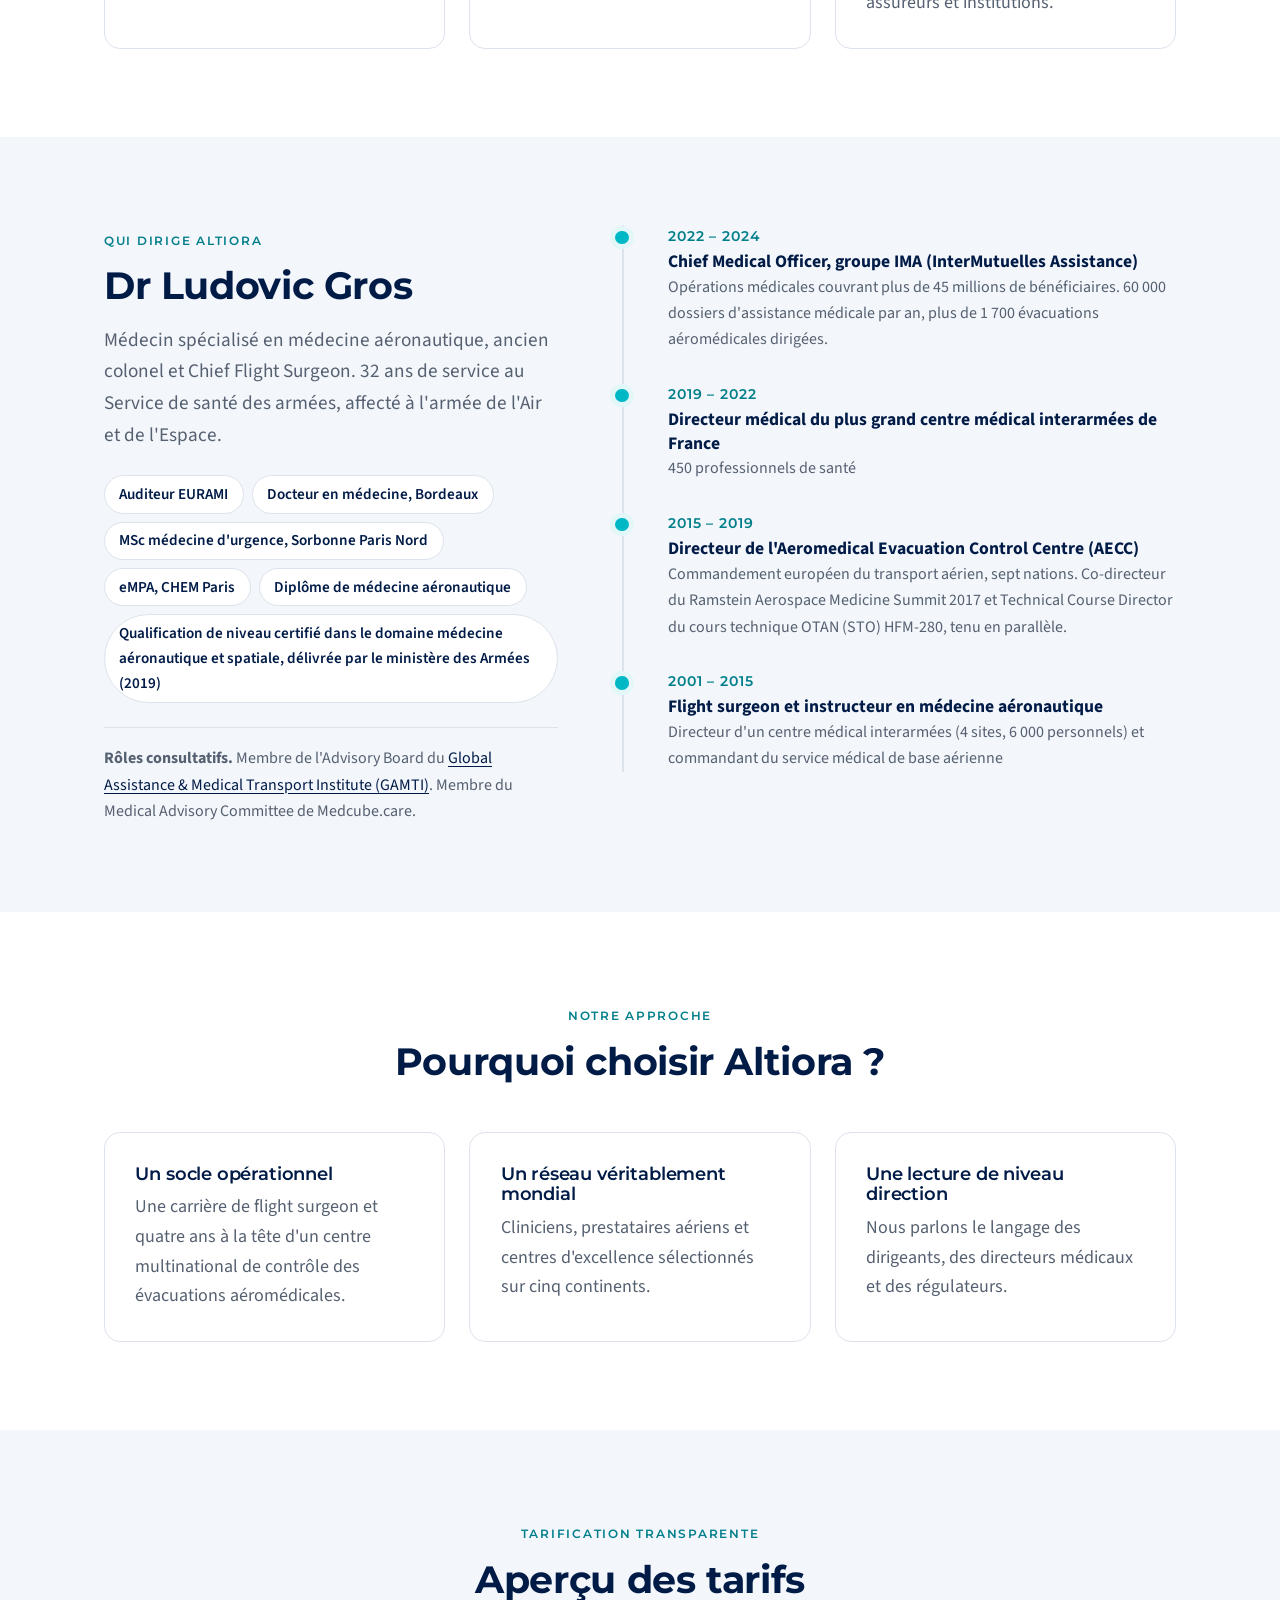
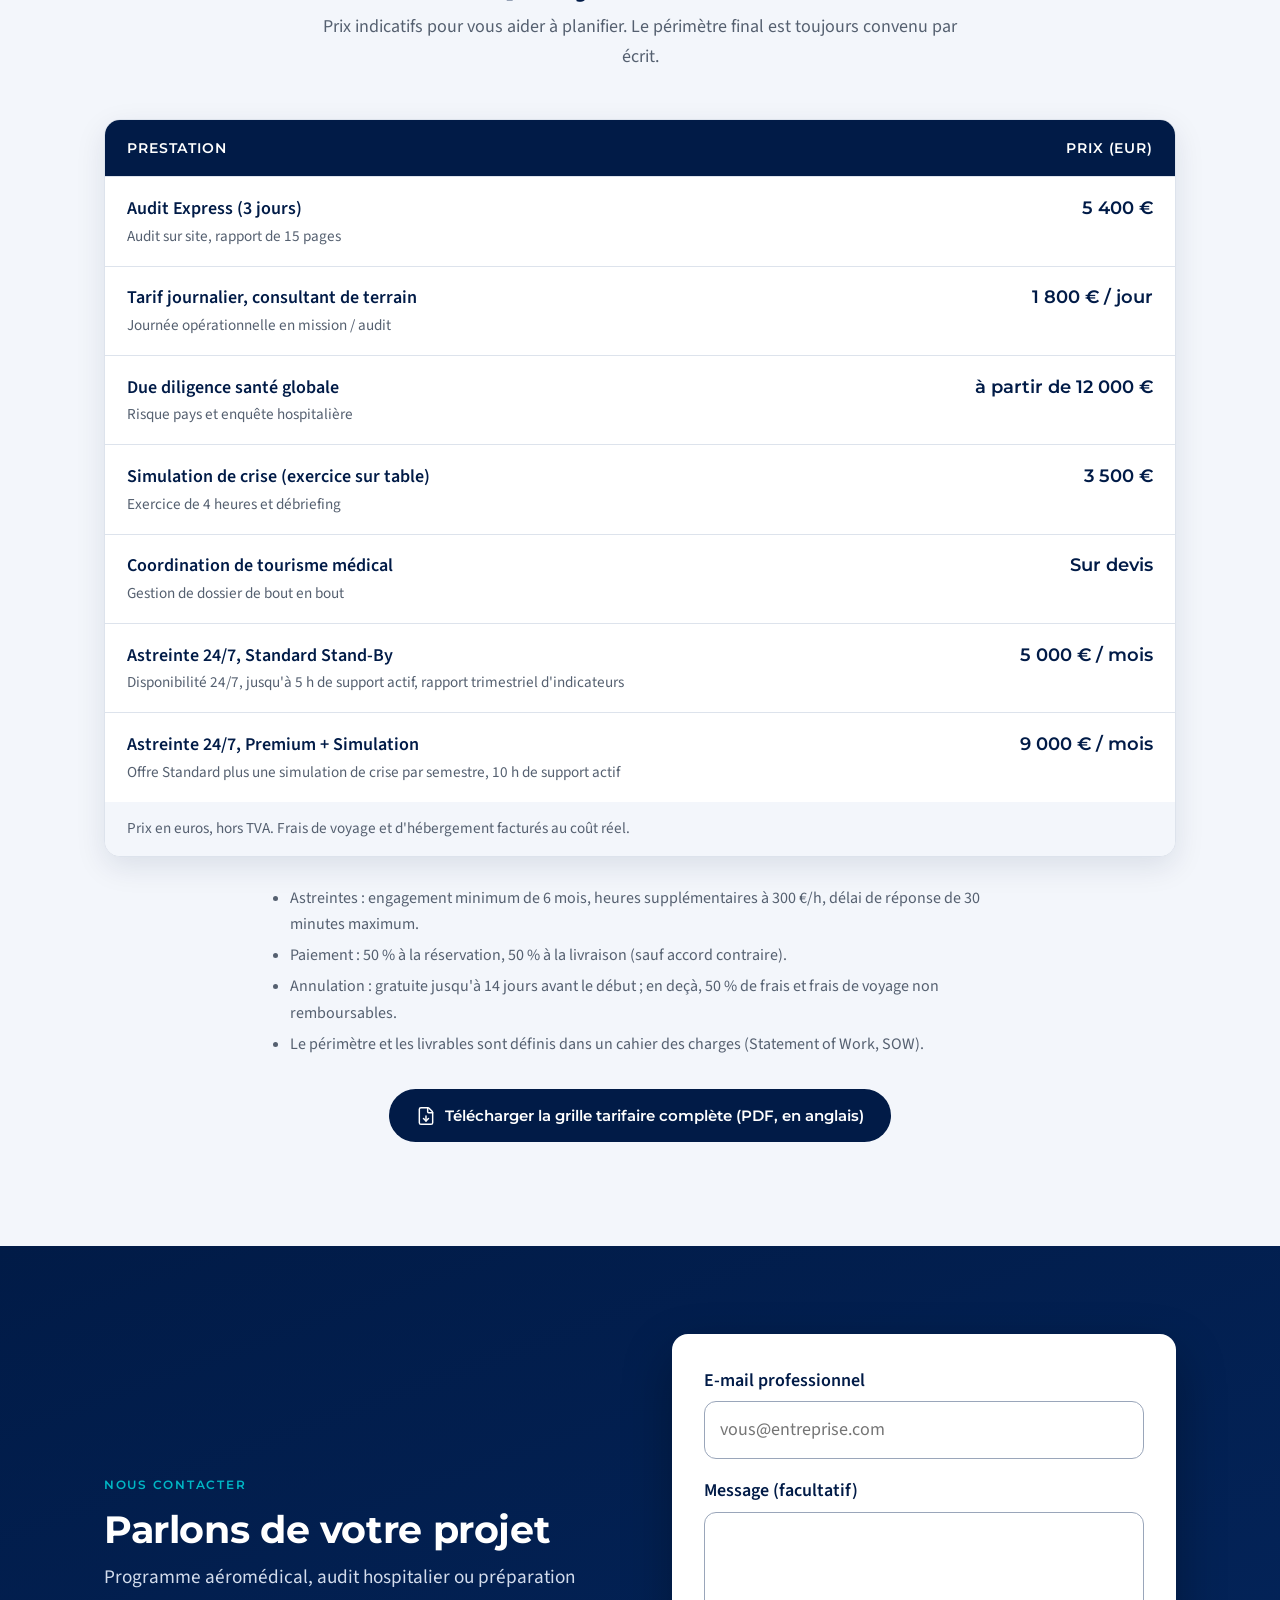
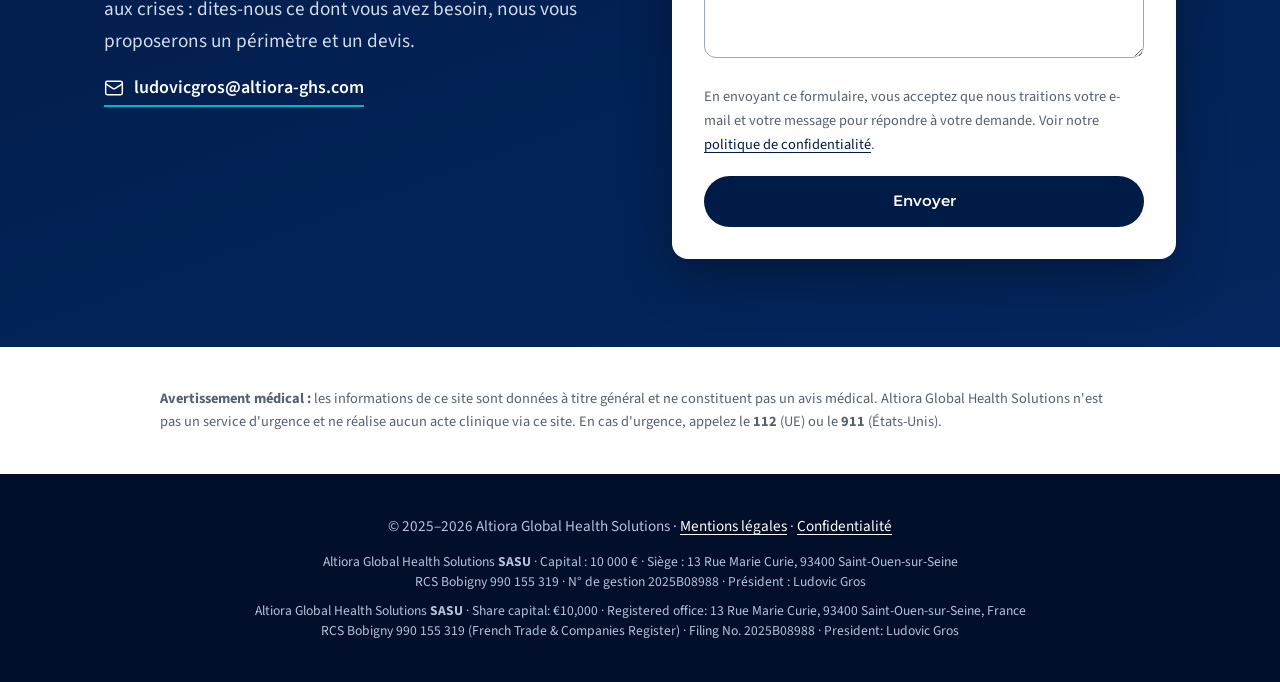
==== commit 4c3acacf: "Qualification aéronautique : formulation alignée sur les décisions officielles de 2013 et 2019 Co-Au" ====
--- a/fr/index.html
+++ b/fr/index.html
@@ -189,7 +189,7 @@
         <li>MSc médecine d'urgence, Sorbonne Paris Nord</li>
         <li>eMPA, CHEM Paris</li>
         <li>Diplôme de médecine aéronautique</li>
-        <li>Praticien certifié en médecine d'armée, Médecine aéronautique et spatiale (2019)</li>
+        <li>Qualification de niveau certifié dans le domaine médecine aéronautique et spatiale, délivrée par le ministère des Armées (2019)</li>
       </ul>
       <p class="note"><strong>Rôles consultatifs.</strong> Membre de l'Advisory Board du <a href="https://gamti.org/about/" rel="noopener">Global Assistance &amp; Medical Transport Institute (GAMTI)</a>. Membre du Medical Advisory Committee de Medcube.care.</p>
     </div>
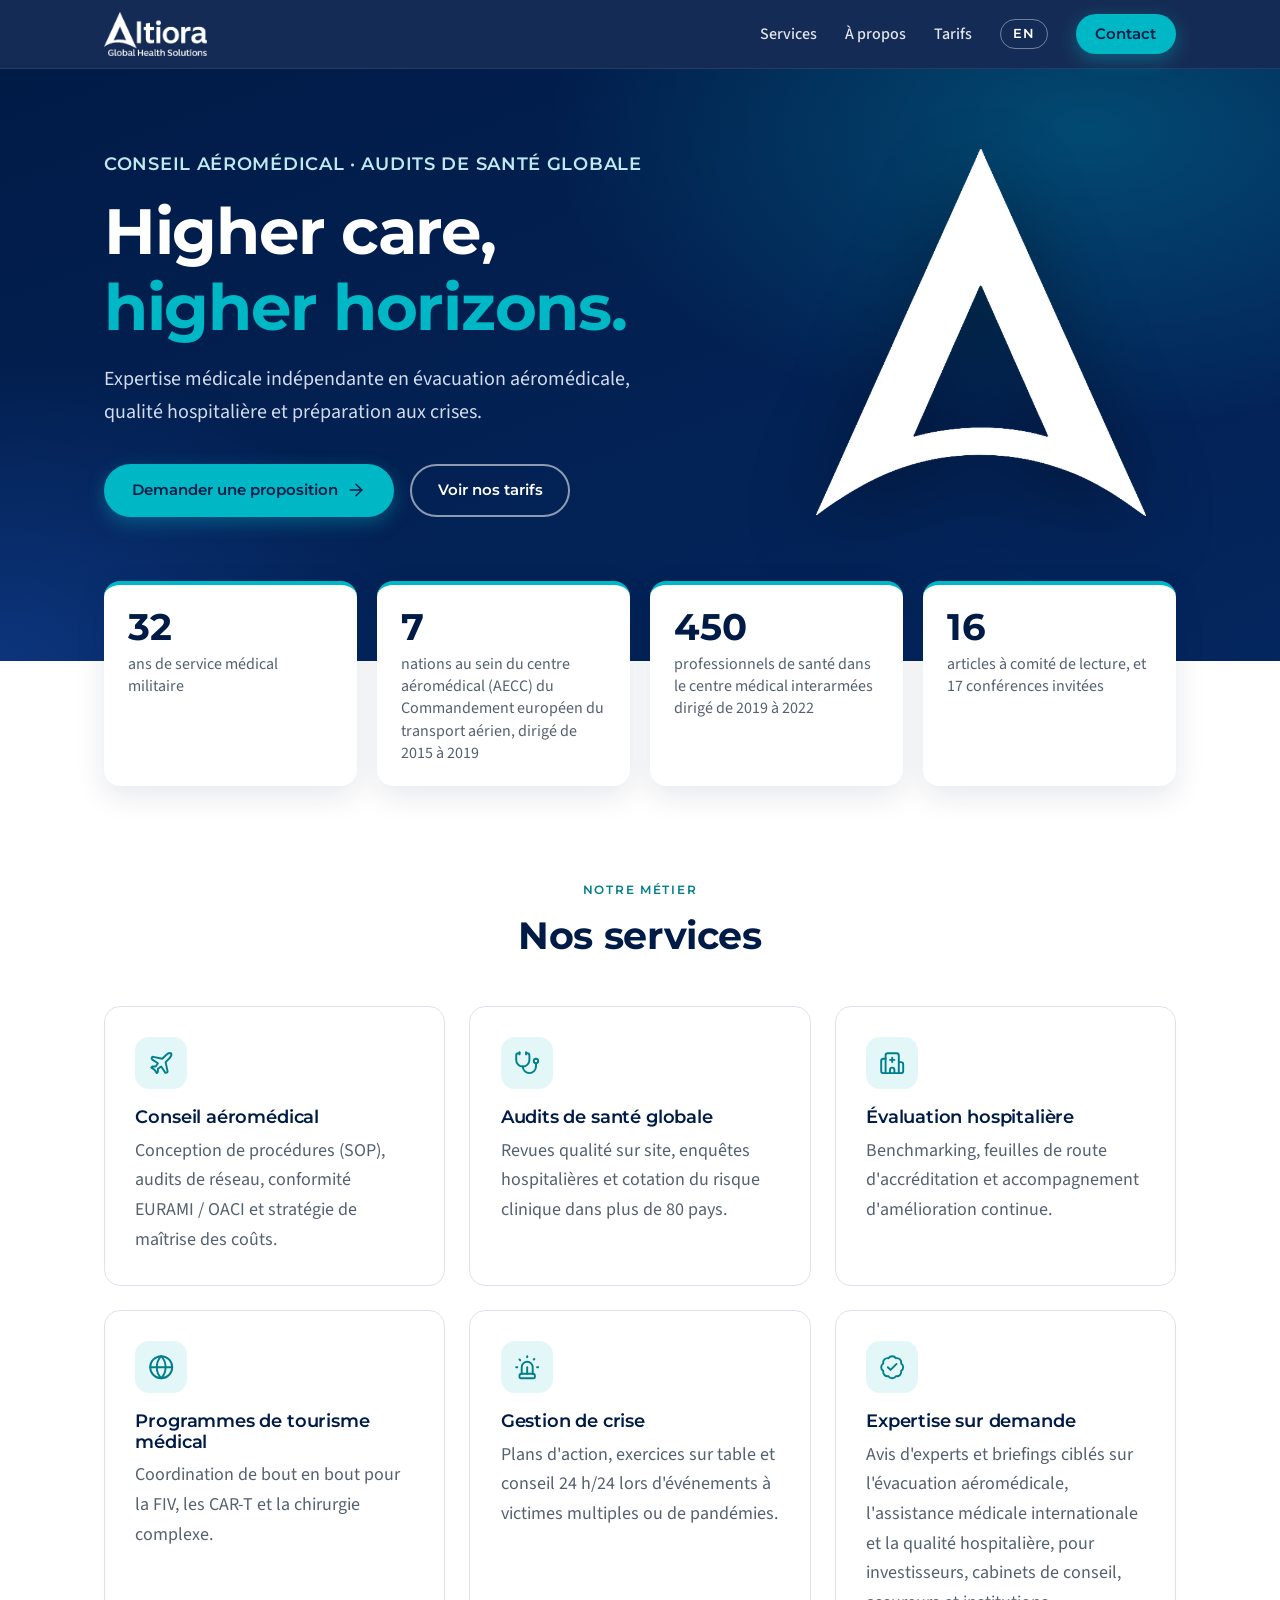
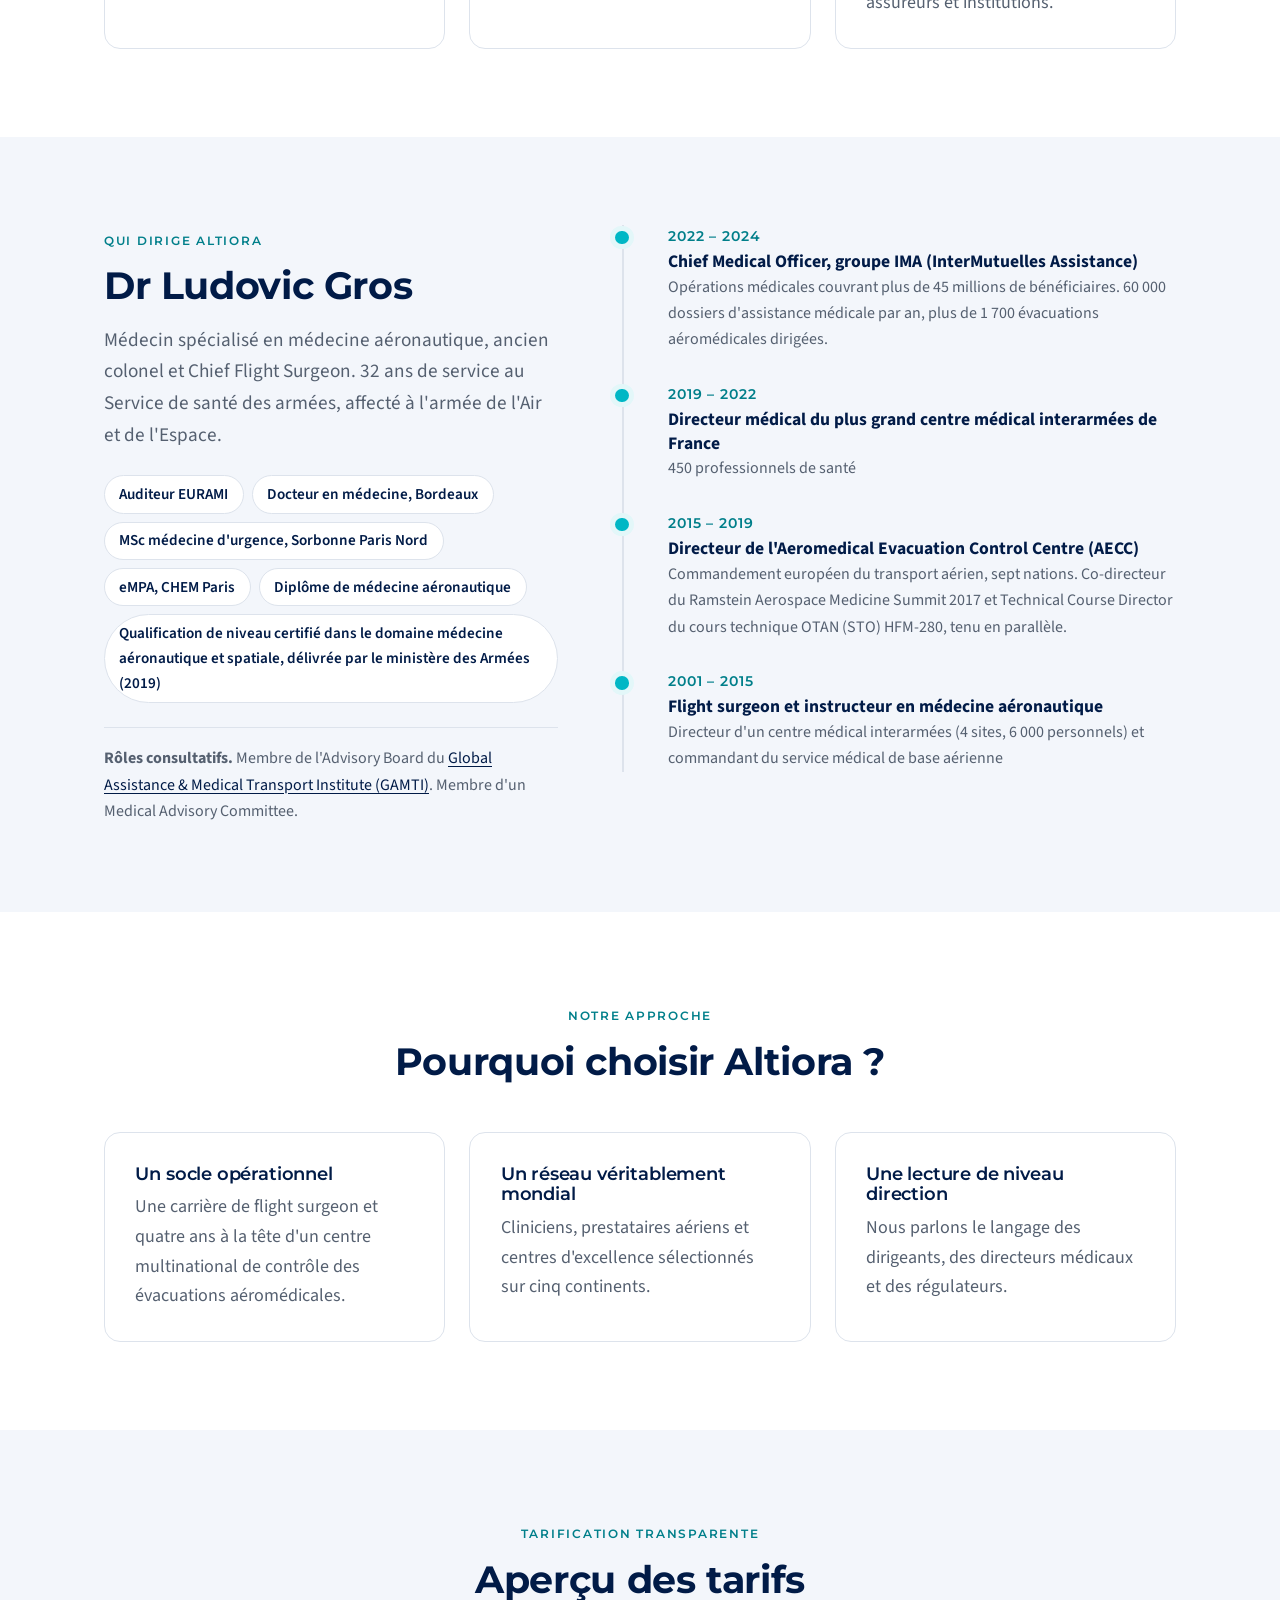
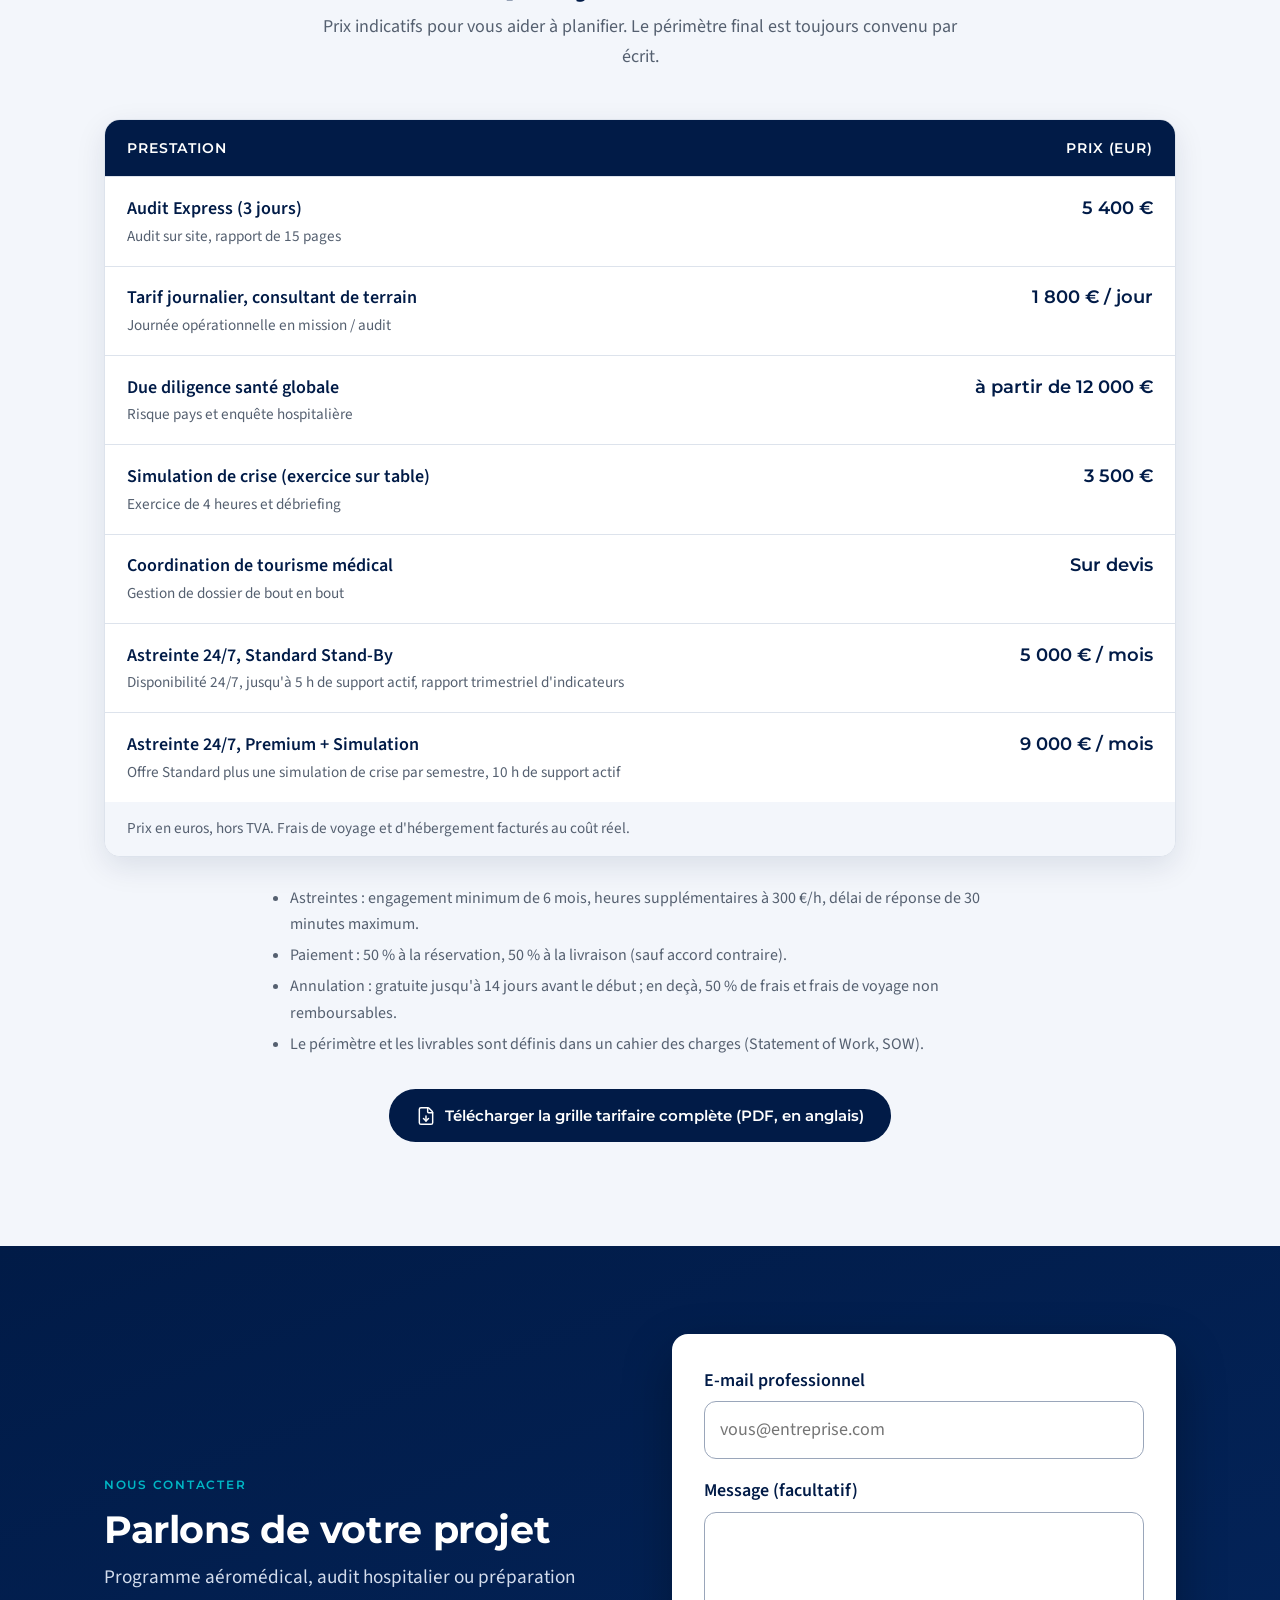
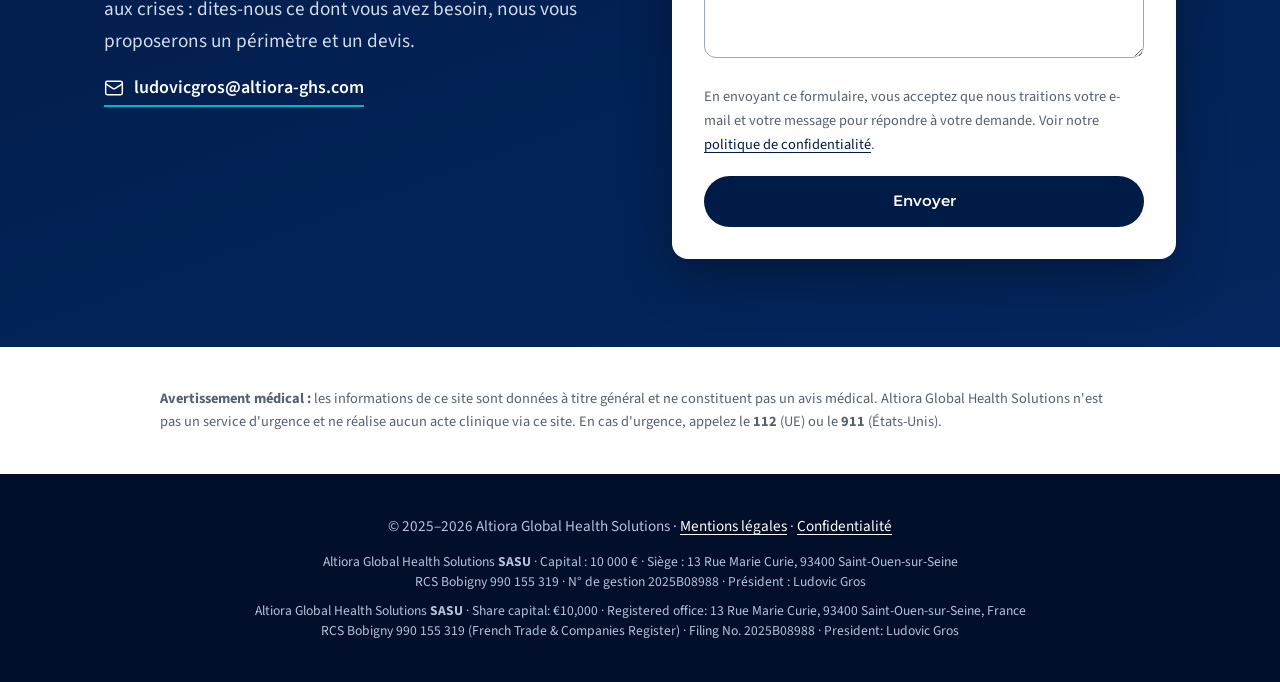
==== commit feb644bc: "Rôle consultatif : Medical Advisory Committee sans nommer l'organisation Co-Authored-By: Claude Sonn" ====
--- a/fr/index.html
+++ b/fr/index.html
@@ -191,7 +191,7 @@
         <li>Diplôme de médecine aéronautique</li>
         <li>Qualification de niveau certifié dans le domaine médecine aéronautique et spatiale, délivrée par le ministère des Armées (2019)</li>
       </ul>
-      <p class="note"><strong>Rôles consultatifs.</strong> Membre de l'Advisory Board du <a href="https://gamti.org/about/" rel="noopener">Global Assistance &amp; Medical Transport Institute (GAMTI)</a>. Membre du Medical Advisory Committee de Medcube.care.</p>
+      <p class="note"><strong>Rôles consultatifs.</strong> Membre de l'Advisory Board du <a href="https://gamti.org/about/" rel="noopener">Global Assistance &amp; Medical Transport Institute (GAMTI)</a>. Membre d'un Medical Advisory Committee.</p>
     </div>
     <ol class="timeline">
       <li><time>2022 – 2024</time><strong>Chief Medical Officer, groupe IMA (InterMutuelles Assistance)</strong><span>Opérations médicales couvrant plus de 45 millions de bénéficiaires. 60 000 dossiers d'assistance médicale par an, plus de 1 700 évacuations aéromédicales dirigées.</span></li>
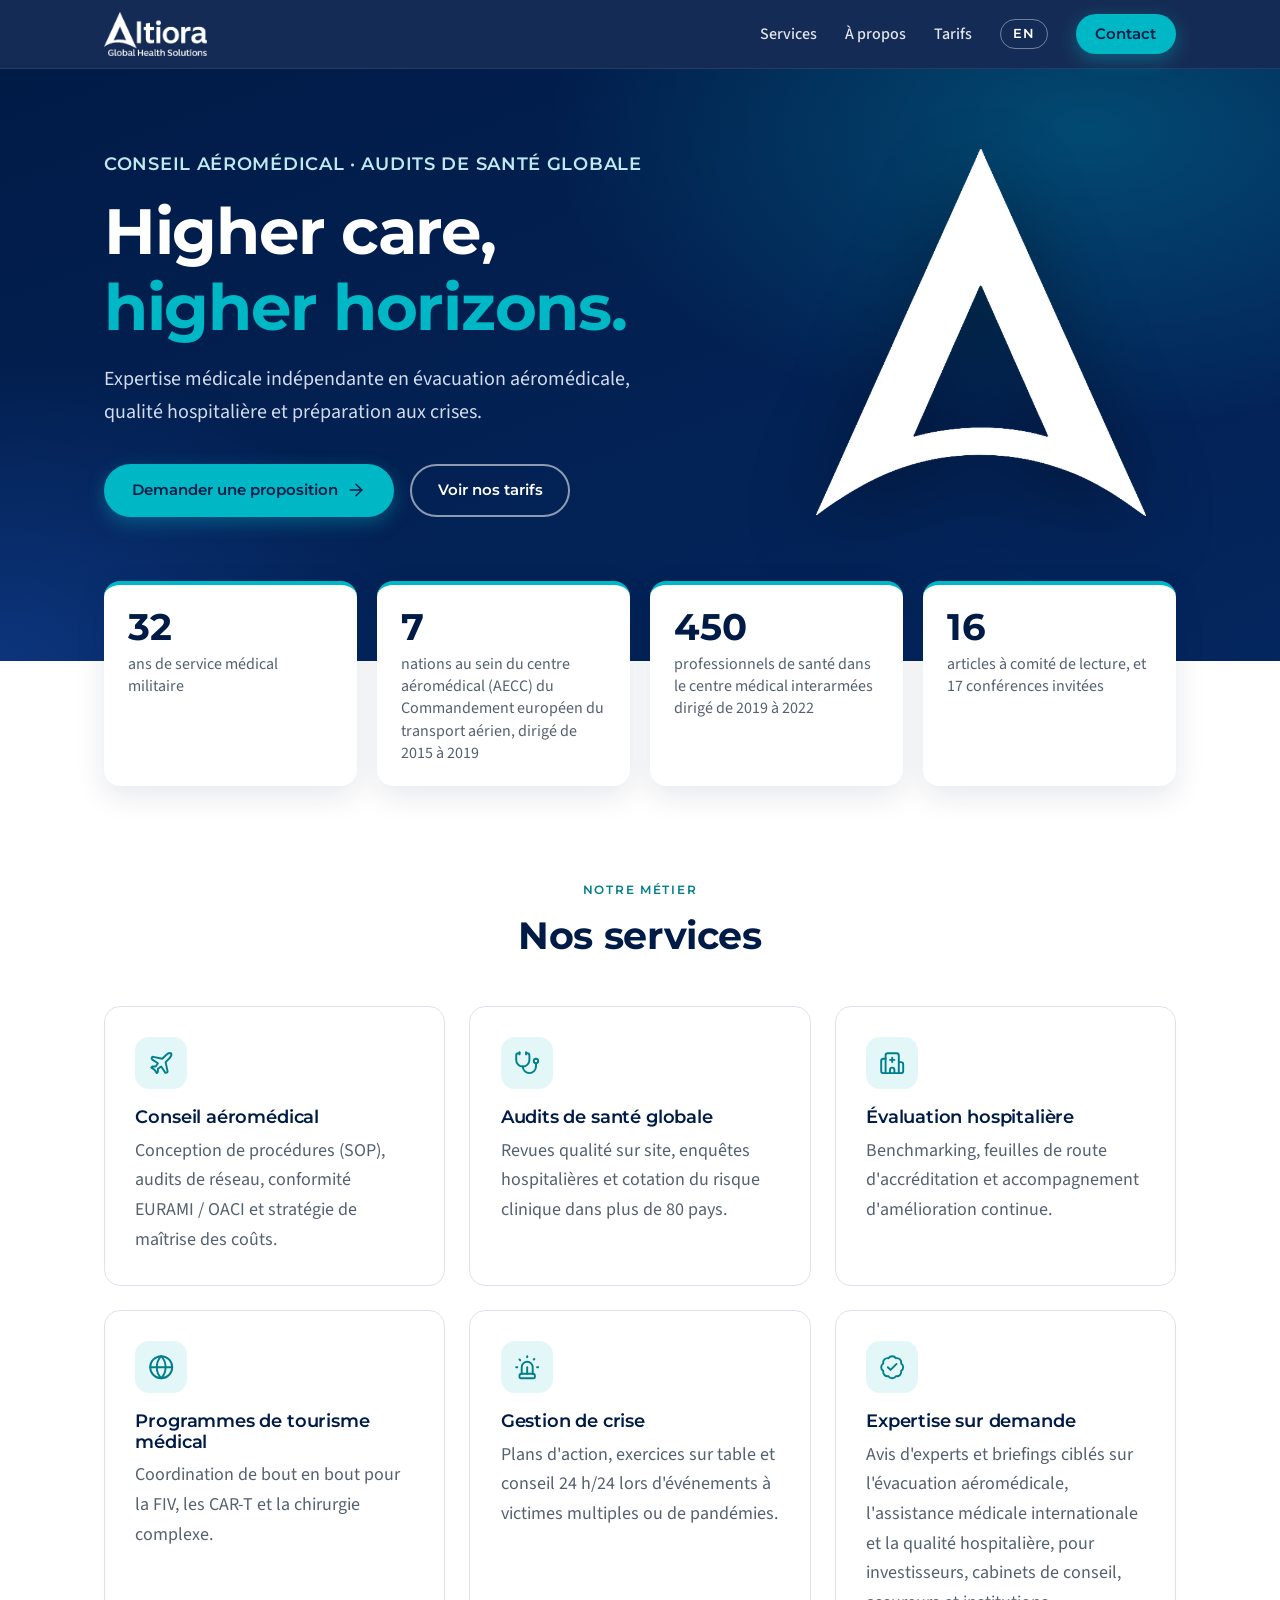
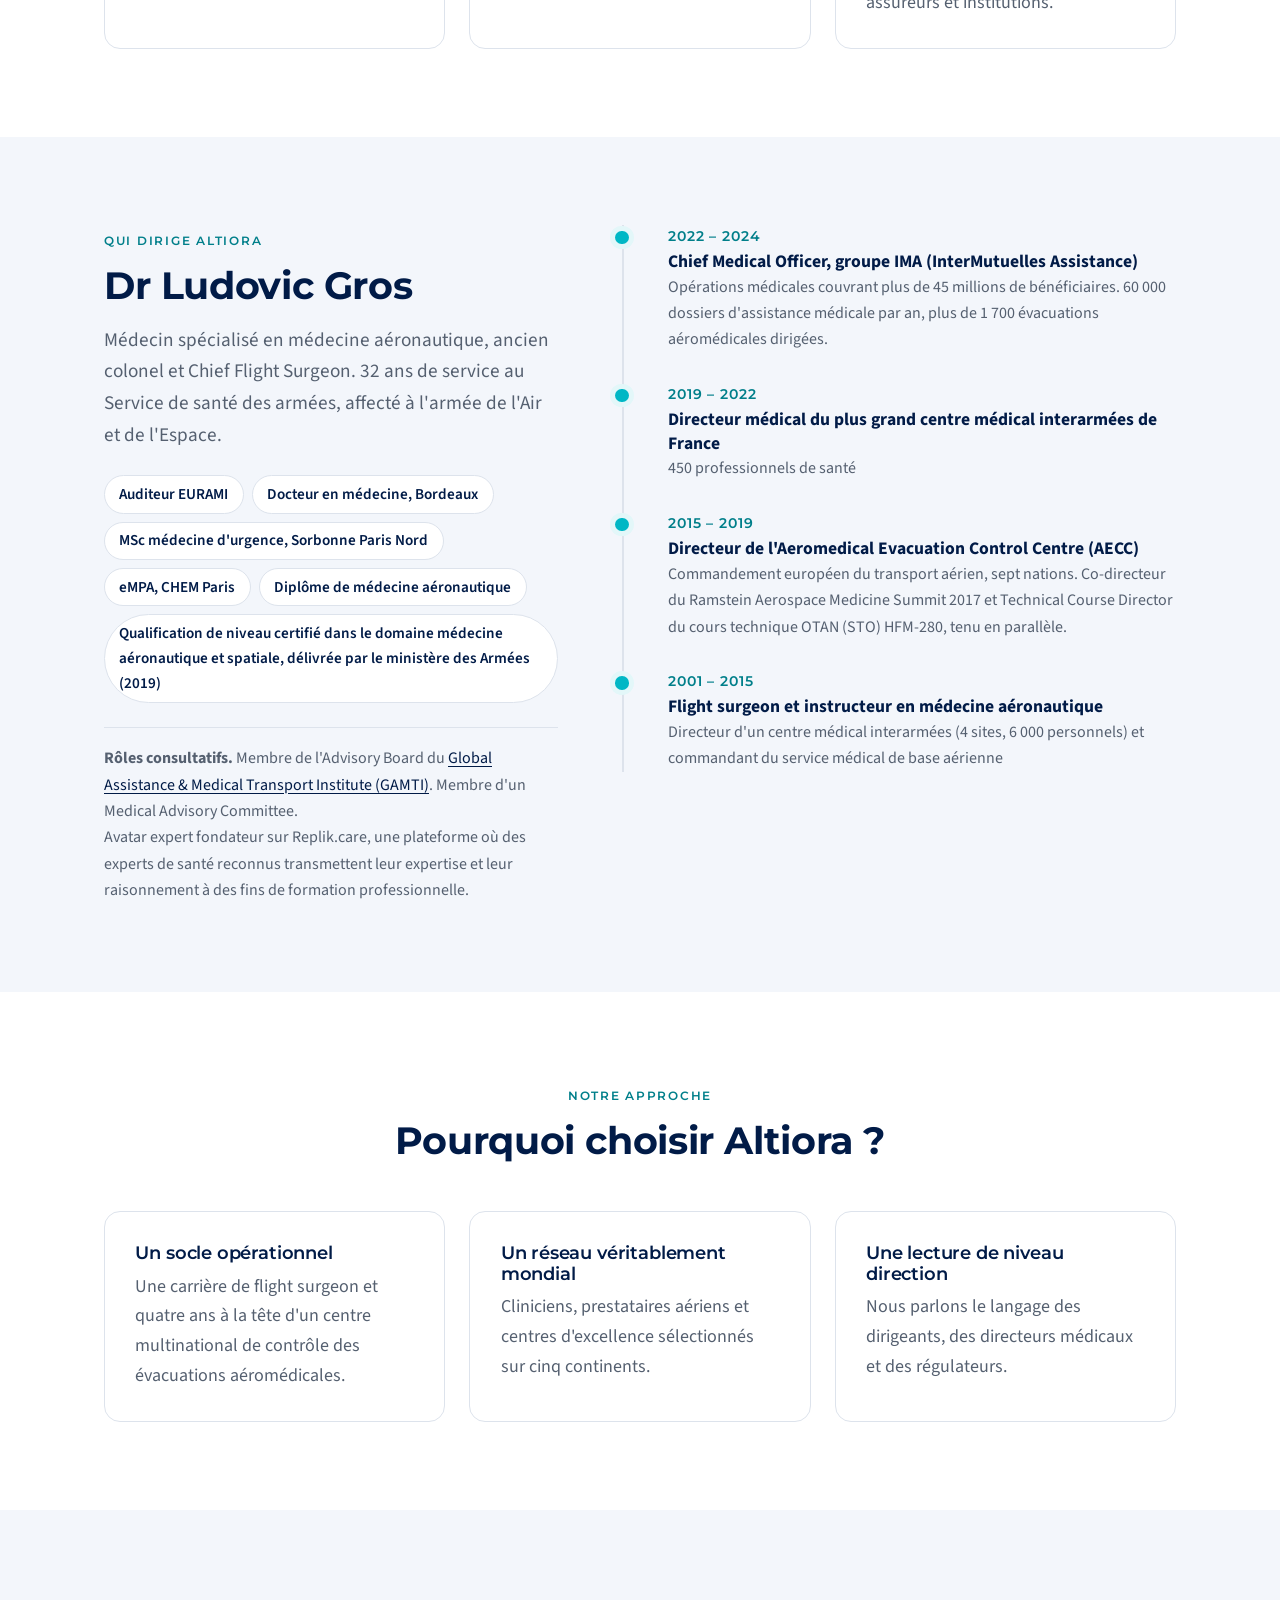
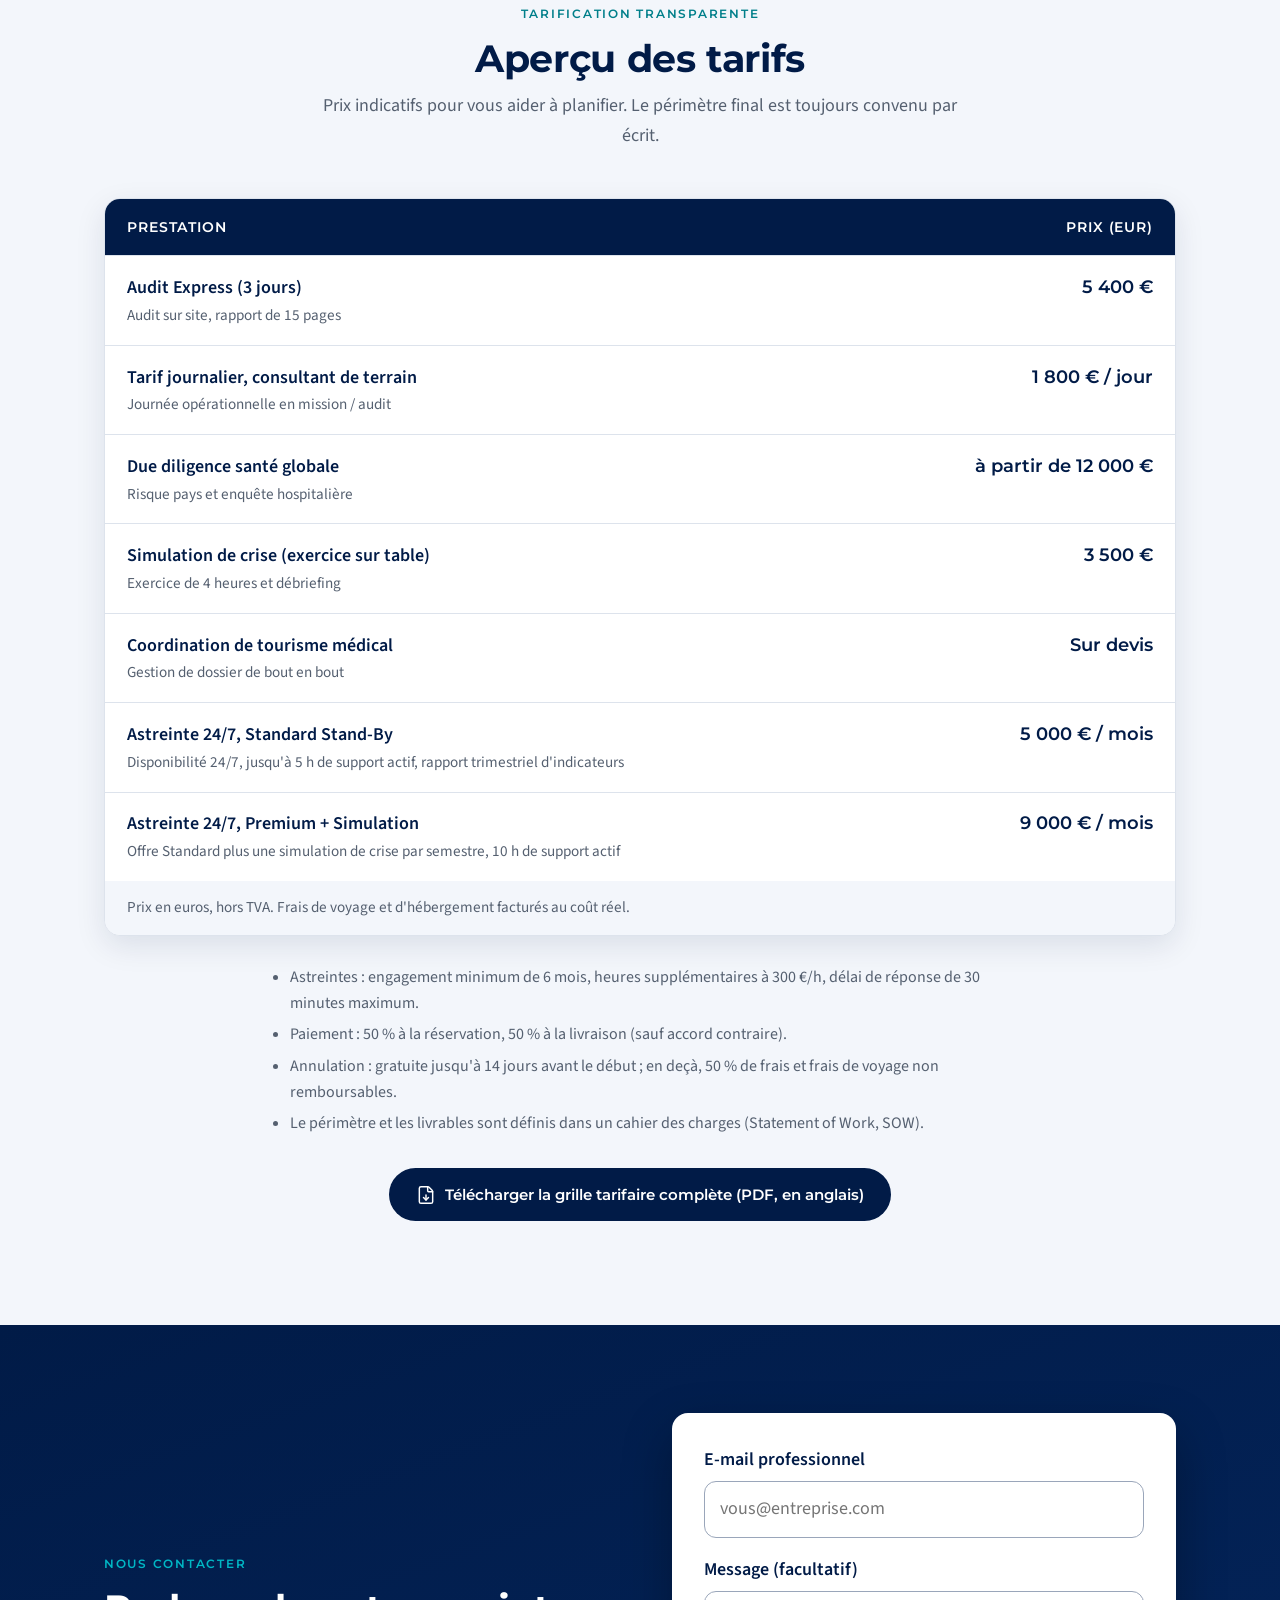
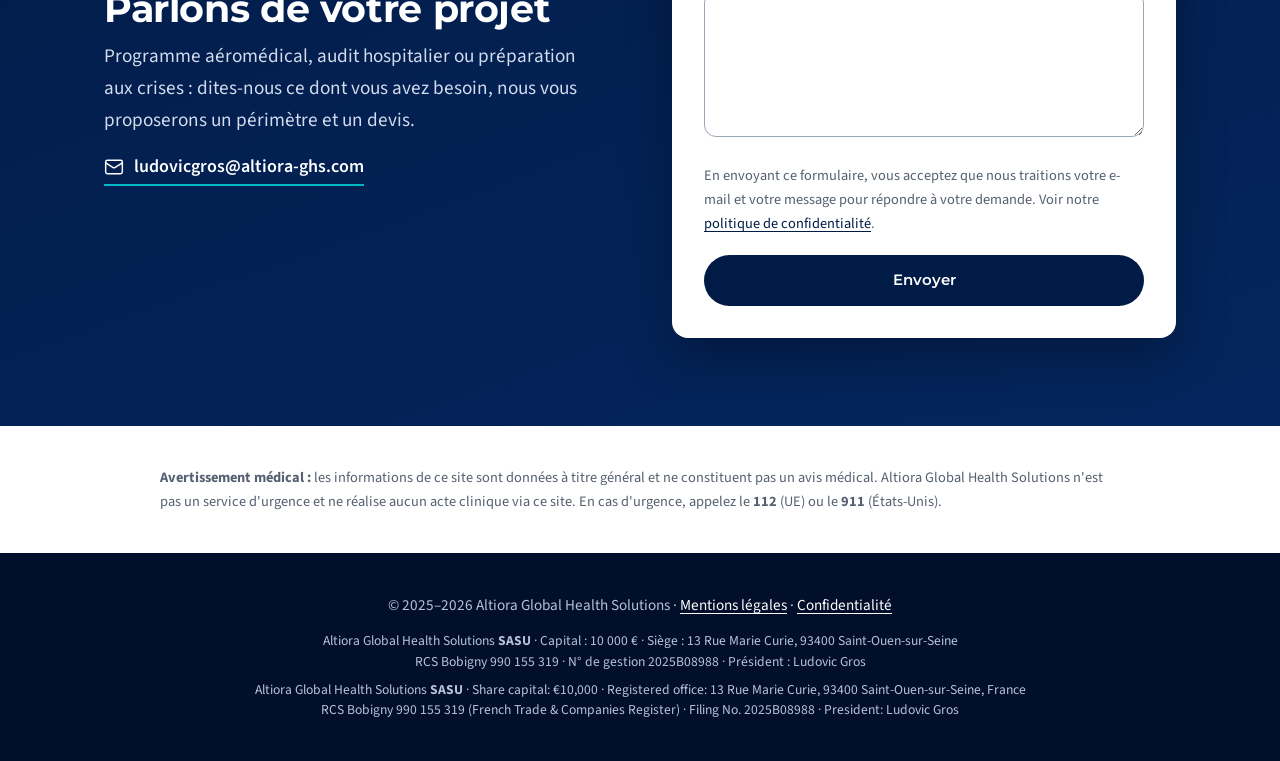
==== commit 074c502f: "Ajout de la ligne Replik.care, validée par écrit par Replik Co-Authored-By: Claude Sonnet 5.5 <norep" ====
--- a/fr/index.html
+++ b/fr/index.html
@@ -191,7 +191,7 @@
         <li>Diplôme de médecine aéronautique</li>
         <li>Qualification de niveau certifié dans le domaine médecine aéronautique et spatiale, délivrée par le ministère des Armées (2019)</li>
       </ul>
-      <p class="note"><strong>Rôles consultatifs.</strong> Membre de l'Advisory Board du <a href="https://gamti.org/about/" rel="noopener">Global Assistance &amp; Medical Transport Institute (GAMTI)</a>. Membre d'un Medical Advisory Committee.</p>
+      <p class="note"><strong>Rôles consultatifs.</strong> Membre de l'Advisory Board du <a href="https://gamti.org/about/" rel="noopener">Global Assistance &amp; Medical Transport Institute (GAMTI)</a>. Membre d'un Medical Advisory Committee.<br>Avatar expert fondateur sur Replik.care, une plateforme où des experts de santé reconnus transmettent leur expertise et leur raisonnement à des fins de formation professionnelle.</p>
     </div>
     <ol class="timeline">
       <li><time>2022 – 2024</time><strong>Chief Medical Officer, groupe IMA (InterMutuelles Assistance)</strong><span>Opérations médicales couvrant plus de 45 millions de bénéficiaires. 60 000 dossiers d'assistance médicale par an, plus de 1 700 évacuations aéromédicales dirigées.</span></li>
